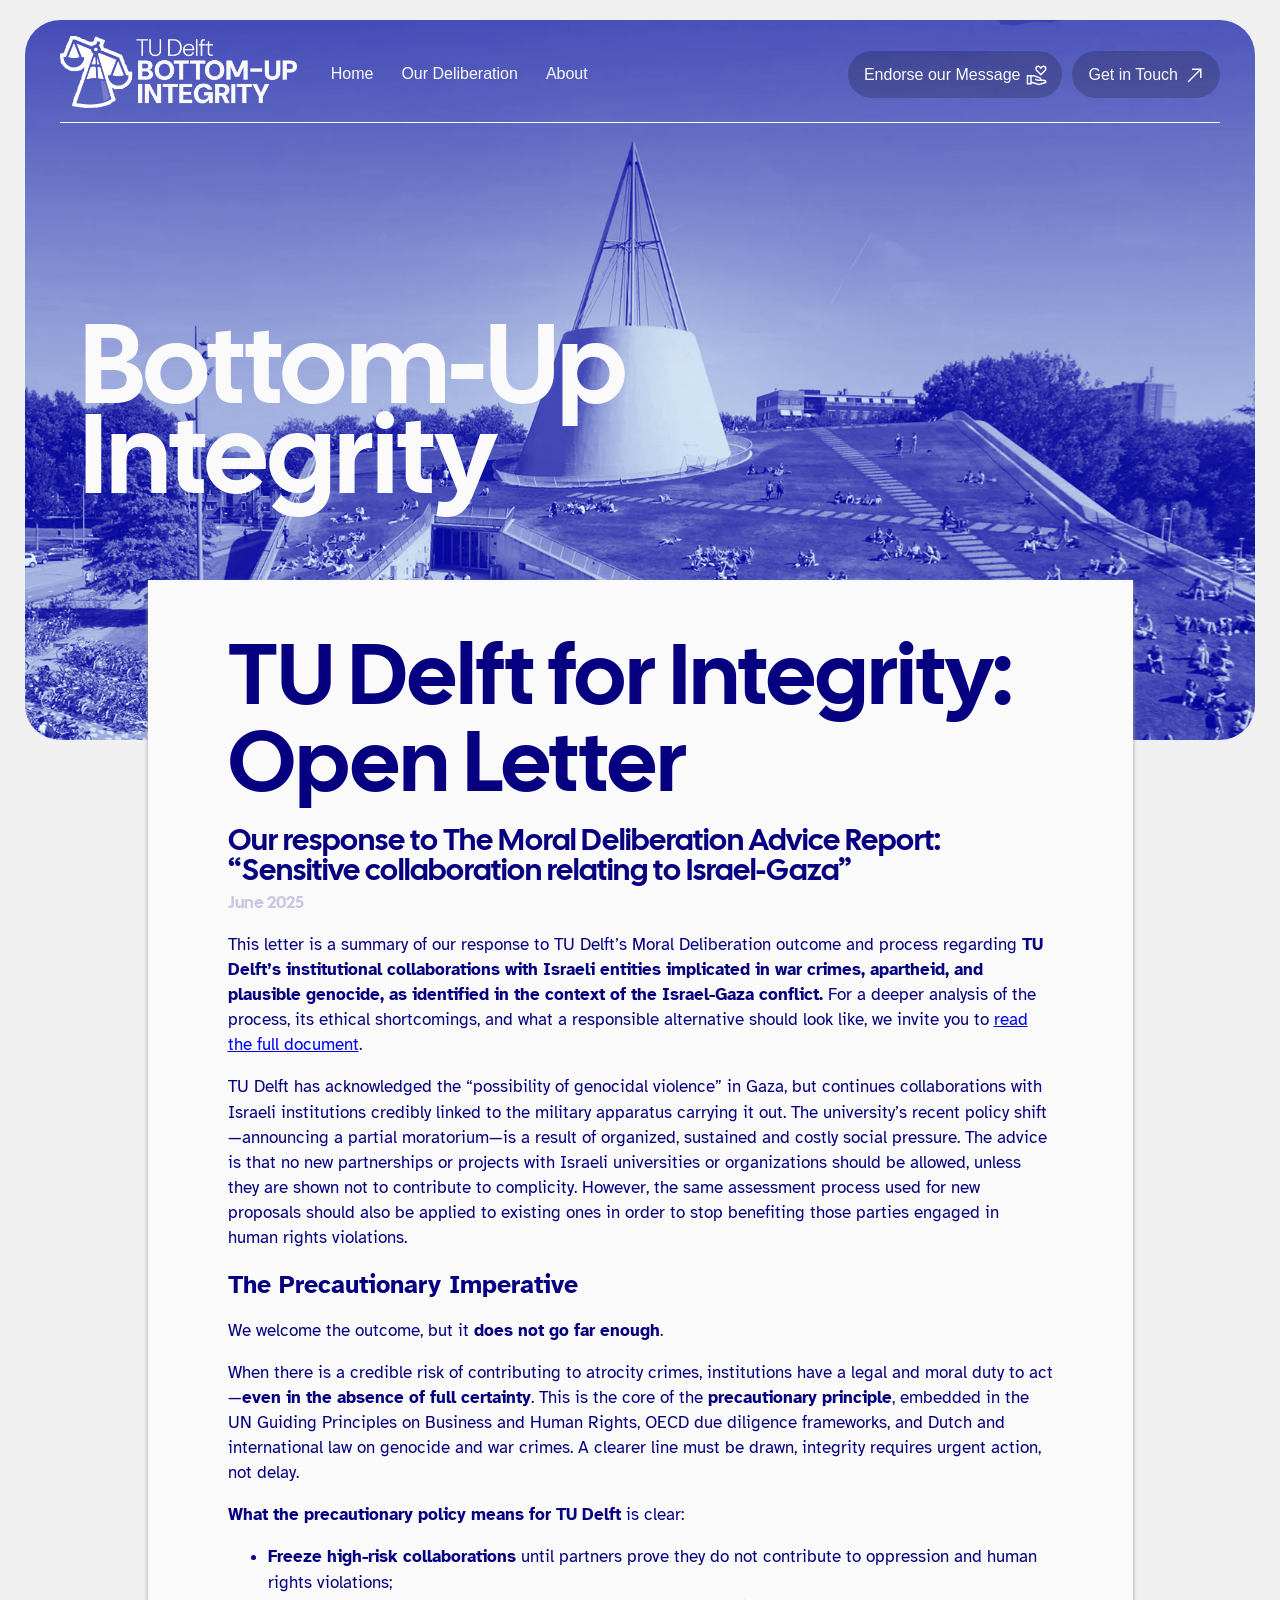
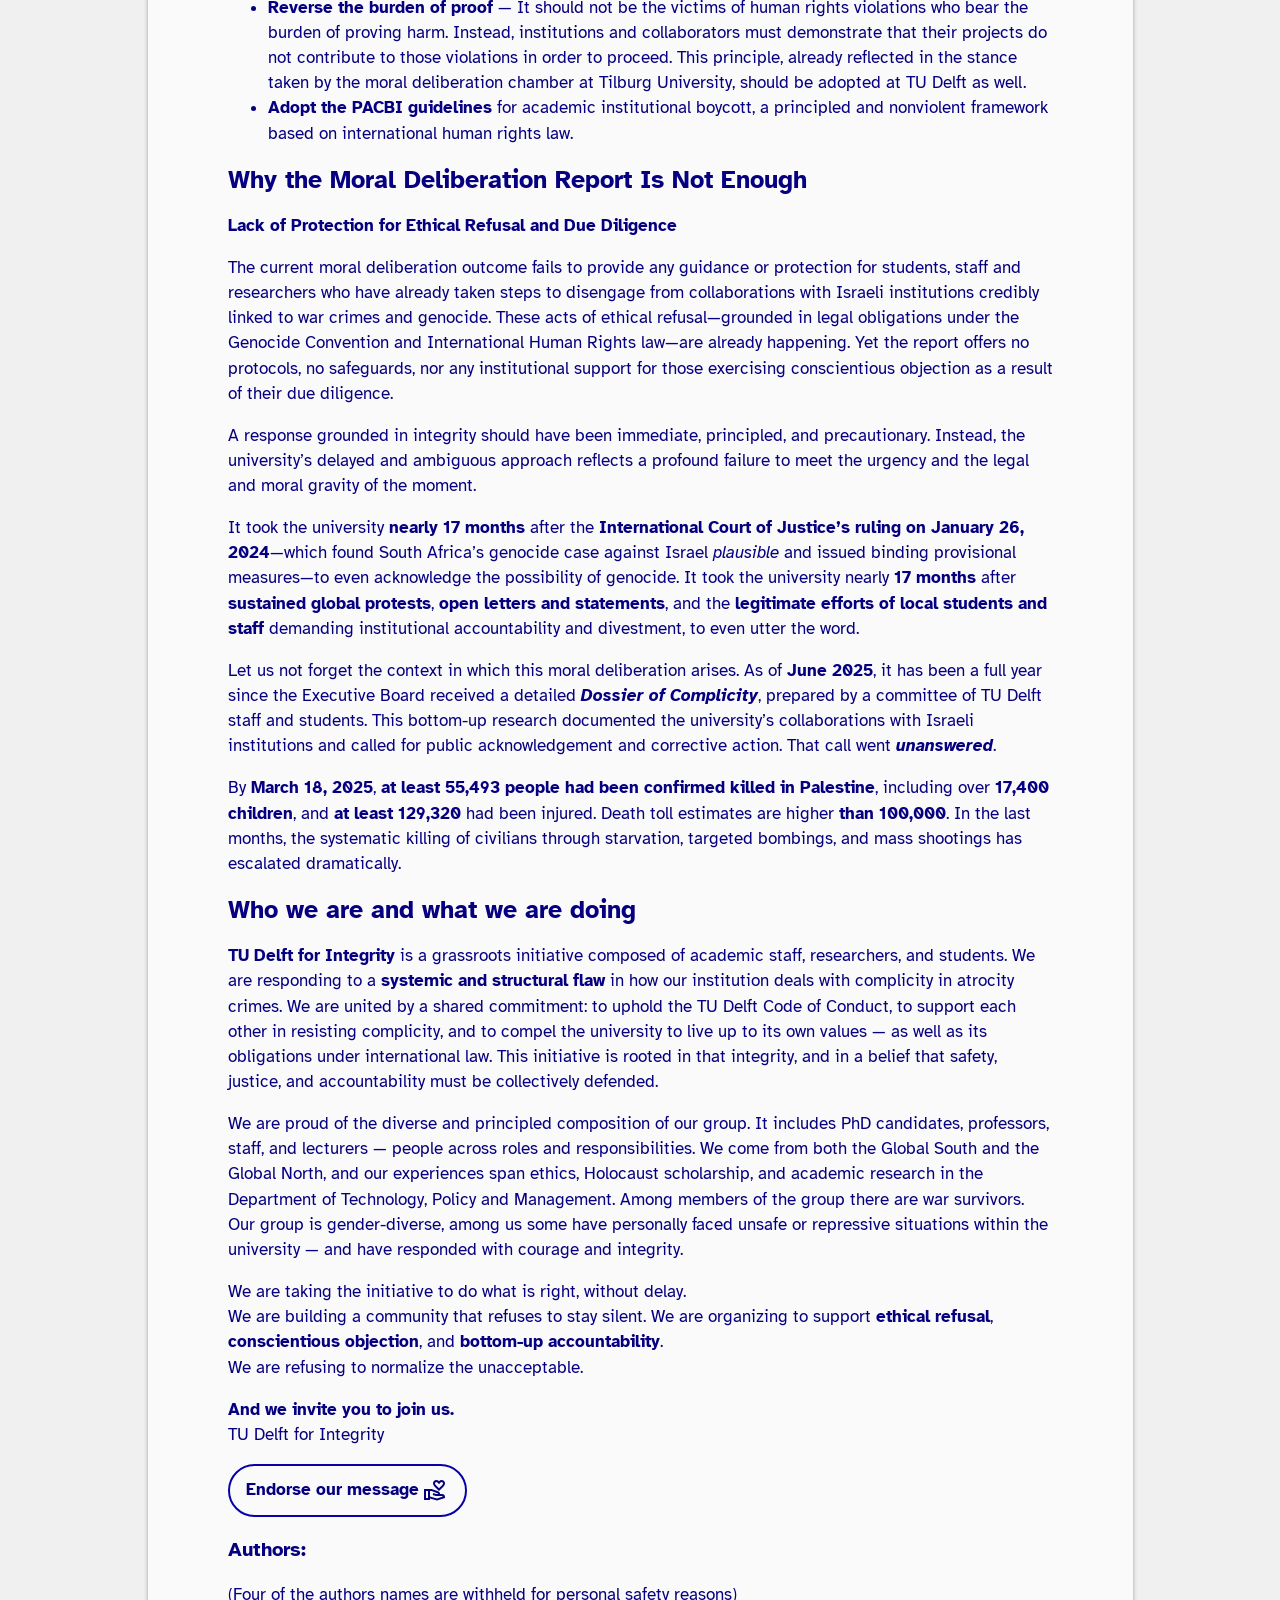
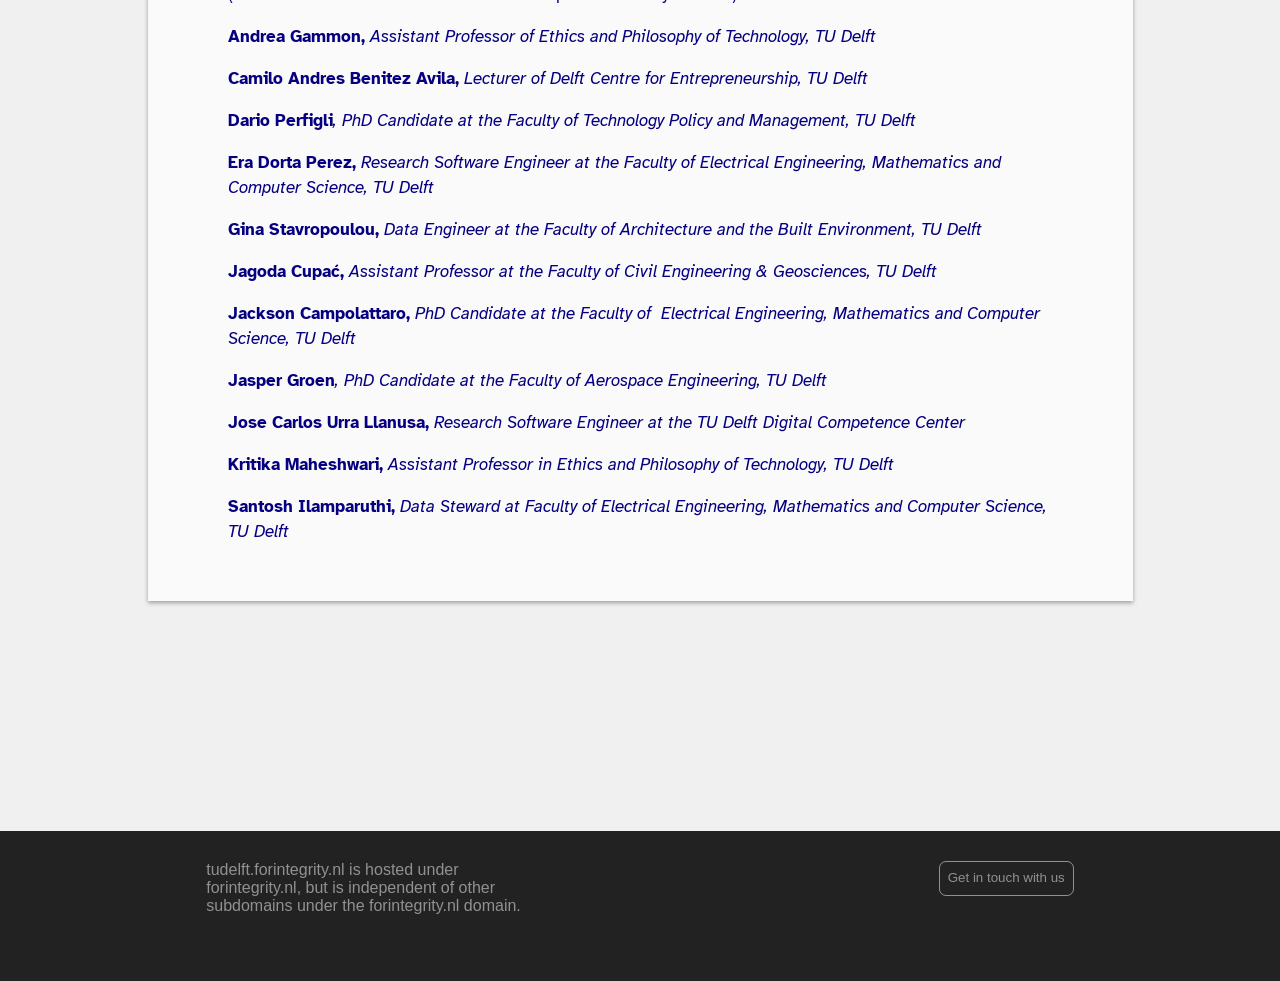
==== index.html @ 7565fa7f "implement pdf download in the interface" ====
<!DOCTYPE html>
<html lang="en">
  <head>
    <meta charset="UTF-8">
    <meta name="viewport" content="width=device-width, initial-scale=1.0">
    <meta http-equiv="X-UA-Compatible" content="ie=edge">
    <title> TU Delft for Integrity | A place for moral deliberation for TU Delft members</title>
    <meta
      name="description"
      content="A grassroots initiative organized by staff working on research projects at TU Delft. United by the Code of Conduct and international law." />
    <link rel="icon" href="media/favicon.svg" type="image/svg+xml">
    <link rel="stylesheet" href="style.css">

    <link rel="preconnect" href="https://fonts.googleapis.com">
    <link rel="preconnect" href="https://fonts.gstatic.com" crossorigin>
    <link href="https://fonts.googleapis.com/css2?family=Atkinson+Hyperlegible:ital,wght@0,400;0,700;1,400;1,700&family=Cal+Sans&display=swap" rel="stylesheet">


    <script src="components/document.js" type="text/javascript" defer></script>
    <script src="components/header.js" type="text/javascript" defer></script>
    <script src="components/footer.js" type="text/javascript" defer></script>
  </head>
  <body>
    <header-component></header-component>    
    <div id="opening-graphic">
        <div id="opening-image"></div>
        <div id="opening-slogan">Bottom-Up<br>Integrity</div>
    </div>
    <div class="padding-box">
    <document-component id="homepage-document">
      <span slot="title">TU Delft for Integrity: Open Letter</span>
      <span slot="subtitle">Our response to The Moral Deliberation Advice Report: “Sensitive collaboration relating to Israel-Gaza”</span>
      <span slot="date">June 2025</span>
      <span slot="body-content">
          <!-- converted using https://text-html.com/ -->
          <p>This letter is a summary of our response to TU Delft&rsquo;s Moral Deliberation outcome and process regarding <strong>TU Delft&rsquo;s institutional collaborations with Israeli entities implicated in war crimes, apartheid, and plausible genocide, as identified in the context of the Israel-Gaza conflict.</strong> For a deeper analysis of the process, its ethical shortcomings, and what a responsible alternative should look like, we invite you to <a href="/output/2025-our-moral-deliberation.html">read the full document</a>.</p>
          <p>TU Delft has acknowledged the &ldquo;possibility of genocidal violence&rdquo; in Gaza, but continues collaborations with Israeli institutions credibly linked to the military apparatus carrying it out. The university&rsquo;s recent policy shift&mdash;announcing a partial moratorium&mdash;is a result of organized, sustained and costly social pressure. The advice is that no new partnerships or projects with Israeli universities or organizations should be allowed, unless they are shown not to contribute to complicity. However, the same assessment process used for new proposals should also be applied to existing ones in order to stop benefiting those parties engaged in human rights violations.</p>
          <h2><strong>The Precautionary Imperative</strong></h2>
          <p>We welcome the outcome, but it <strong>does not go far enough</strong>.&nbsp;</p>
          <p>When there is a credible risk of contributing to atrocity crimes, institutions have a legal and moral duty to act&mdash;<strong>even in the absence of full certainty</strong>. This is the core of the <strong>precautionary principle</strong>, embedded in the UN Guiding Principles on Business and Human Rights, OECD due diligence frameworks, and Dutch and international law on genocide and war crimes. A clearer line must be drawn, integrity requires urgent action, not delay.</p>
          <p><strong>What the precautionary policy means for TU Delft</strong> is clear:</p>
          <ul>
          <li><strong>Freeze high-risk collaborations</strong> until partners prove they do not contribute to oppression and human rights violations;</li>
          <li><strong>Reverse the burden of proof</strong> &mdash; It should not be the victims of human rights violations who bear the burden of proving harm. Instead, institutions and collaborators must demonstrate that their projects do not contribute to those violations in order to proceed. This principle, already reflected in the stance taken by the moral deliberation chamber at Tilburg University, should be adopted at TU Delft as well.</li>
          <li><strong>Adopt the PACBI guidelines</strong> for academic institutional boycott, a principled and nonviolent framework based on international human rights law.</li>
          </ul>
          <h2><strong>Why the Moral Deliberation Report Is Not Enough</strong></h2>
          <p><strong>Lack of Protection for Ethical Refusal and Due Diligence</strong></p>
          <p>The current moral deliberation outcome fails to provide any guidance or protection for students, staff and researchers who have already taken steps to disengage from collaborations with Israeli institutions credibly linked to war crimes and genocide. These acts of ethical refusal&mdash;grounded in legal obligations under the Genocide Convention and International Human Rights law&mdash;are already happening. Yet the report offers no protocols, no safeguards, nor any institutional support for those exercising conscientious objection as a result of their due diligence.&nbsp;</p>
          <p>A response grounded in integrity should have been immediate, principled, and precautionary. Instead, the university&rsquo;s delayed and ambiguous approach reflects a profound failure to meet the urgency and the legal and moral gravity of the moment.</p>
          <p>It took the university <strong>nearly 17 months</strong> after the <strong>International Court of Justice&rsquo;s ruling on January 26, 2024</strong>&mdash;which found South Africa&rsquo;s genocide case against Israel <em>plausible</em> and issued binding provisional measures&mdash;to even acknowledge the possibility of genocide. It took the university nearly <strong>17 months </strong>after <strong>sustained global protests</strong>, <strong>open letters and statements</strong>, and the <strong>legitimate efforts of local students and staff</strong> demanding institutional accountability and divestment, to even utter the word.</p>
          <p>Let us not forget the context in which this moral deliberation arises. As of <strong>June 2025</strong>, it has been a full year since the Executive Board received a detailed <strong><em>Dossier of Complicity</em></strong>, prepared by a committee of TU Delft staff and students. This bottom-up research documented the university&rsquo;s collaborations with Israeli institutions and called for public acknowledgement and corrective action. That call went <strong><em>unanswered</em></strong>.</p>
          <p>By <strong>March 18, 2025</strong>, <strong>at least 55,493 people had been confirmed killed in Palestine</strong>, including over <strong>17,400 children</strong>, and <strong>at least 129,320</strong> had been injured. Death toll estimates are higher <strong>than 100,000</strong>. In the last months, the systematic killing of civilians through starvation, targeted bombings, and mass shootings has escalated dramatically.</p>
          <h2><strong>Who we are and what we are doing</strong></h2>
          <p><strong>TU Delft for Integrity</strong> is a grassroots initiative composed of academic staff, researchers, and students. We are responding to a <strong>systemic and structural flaw</strong> in how our institution deals with complicity in atrocity crimes. We are united by a shared commitment: to uphold the TU Delft Code of Conduct, to support each other in resisting complicity, and to compel the university to live up to its own values &mdash; as well as its obligations under international law. This initiative is rooted in that integrity, and in a belief that safety, justice, and accountability must be collectively defended.</p>
          <p>We are proud of the diverse and principled composition of our group. It includes PhD candidates, professors, staff, and lecturers &mdash; people across roles and responsibilities. We come from both the Global South and the Global North, and our experiences span ethics, Holocaust scholarship, and academic research in the Department of Technology, Policy and Management. Among members of the group there are war survivors. Our group is gender-diverse, among us some have personally faced unsafe or repressive situations within the university &mdash; and have responded with courage and integrity.</p>
          <p>We are taking the initiative to do what is right, without delay.<br />We are building a community that refuses to stay silent. We are organizing to support <strong>ethical refusal</strong>, <strong>conscientious objection</strong>, and <strong>bottom-up accountability</strong>.<br />We are refusing to normalize the unacceptable.</p>
          <p><strong>And we invite you to join us.</strong><strong><br /></strong>TU Delft for Integrity<br /></p>          
      </span>
      <span name="button" class="actionbuttons">
          <a class="action-button" href="https://forms.office.com/e/qYGAxbVee1" target="_blank">Endorse our message
            <div class="icon" style="font-size: 1.7em; -webkit-mask: url(/icons/volunteer_activism_24dp_1F1F1F_FILL0_wght400_GRAD0_opsz24.svg) no-repeat center;"></div>
          </a>
      <span name="authors">
        <h3>Authors:</h3>
        <p>(Four of the authors names are withheld for personal safety reasons)</p>
        <p><strong>Andrea Gammon,</strong> <em>Assistant Professor of Ethics and Philosophy of Technology, TU Delft</em></p>
        <p><strong>Camilo Andres Benitez Avila, </strong><em>Lecturer of Delft Centre for Entrepreneurship, TU Delft</em></p>
        <p><strong>Dario Perfigli</strong><em>, PhD Candidate at the Faculty of Technology Policy and Management, TU Delft</em></p>
        <p><strong>Era Dorta Perez,</strong><em> Research Software Engineer at the Faculty of Electrical Engineering, Mathematics and Computer Science, TU Delft</em></p>
        <p><strong>Gina Stavropoulou, </strong><em>Data Engineer at the Faculty of Architecture and the Built Environment, TU Delft</em></p>
        <p><strong>Jagoda Cupać,</strong> <em>Assistant Professor at the Faculty of Civil Engineering &amp; Geosciences, TU Delft</em></p>
        <p><strong>Jackson Campolattaro,</strong><em> PhD Candidate at the Faculty of&nbsp; Electrical Engineering, Mathematics and Computer Science, TU Delft</em></p>
        <p><strong>Jasper Groen</strong><em>, PhD Candidate at the Faculty of Aerospace Engineering, TU Delft</em></p>
        <p><strong>Jose Carlos Urra Llanusa,</strong> <em>Research Software Engineer at the TU Delft Digital Competence</em> <em>Center</em></p>
        <p><strong>Kritika </strong><strong>Maheshwari</strong><strong>,</strong><em> Assistant Professor in Ethics and Philosophy of Technology, TU Delft</em>&nbsp;</p>
        <p><strong>Santosh Ilamparuthi,</strong><em> Data Steward at</em> <em>Faculty of Electrical Engineering, Mathematics and Computer Science, TU Delft</em></p>
      </span>
    </document-component>
    </div>


    <footer-component></footer-component>

      <!-- SVG filter for images -->
      <svg width="0" height="0" style="position: absolute;">
        <filter id="duotone-deep-blue-white" color-interpolation-filters="sRGB">
          <feColorMatrix
            type="matrix"
            values="
              0.3333 0.3333 0.3333 0 0
              0.3333 0.3333 0.3333 0 0
              0.3333 0.3333 0.3333 0 0
              0 0 0 1 0
            "
            result="grayscale"
          />
      
          <feComponentTransfer color-interpolation-filters="sRGB" in="grayscale">
            <feFuncR type="table" tableValues="0 0.92" />
            <feFuncG type="table" tableValues="0 1" />
            <feFuncB type="table" tableValues="0.6 1" />
            <feFuncA type="identity" />
          </feComponentTransfer>
        </filter>
      </svg>
  </body>
</html>
---- style.css ----
:root {
    --side-margin-content: 60px;
    --main-blue: #0800a8ff;
    --text-blue: #060080;
}

body {margin: 0; background-color: #f0f0f0; color: var(--main-blue); font-family: Arial, Helvetica, sans-serif;}

#opening-graphic {
    position: relative
}

#opening-image {
    border-radius: 35px;
    width: calc(100vw - 2*25px);
    height: 80vh;
    margin: 20px 25px;
    background-image: url("media/13026177-9ebf-4bad-bd69-9b232a638f72.webp");
    background-size: cover;
    filter: url(#duotone-deep-blue-white);
}

#opening-slogan {
    font-size: 7em;
    font-family: "Cal Sans", sans-serif;
    font-weight: 400;
    font-style: normal;
    line-height: 0.8em;

    color: #fafafa;

    position: absolute;
    top: 30vh;
    left:50px;

    margin: 30px;
}

#homepage-document{
    top: -20vh;
    position: relative;
}


.actionbuttons a {
    width: fit-content;

    
    color:inherit;
    text-decoration: none;

    display: flex;
    align-items: center;

    cursor: pointer;
    white-space: nowrap;
    border-radius: 30px;
    border: solid 2px var(--main-blue);
    padding: 10px 16px 11px 16px;
    margin-right: 10px;
    font-weight: bold;
}

.actionbuttons a:hover {
    background-color: rgba(0,0,0,0.1);
}

.actionbuttons a .icon{
    margin-left:2px;
    width: 1em;
    height: 1em;
    background-color: var(--text-blue);
}


.padding-box {
    margin: 0 25px;
}

button, input[type="submit"], input[type="reset"] {
	background: none;
	color: inherit;
	border: none;
	padding: 0;
	font: inherit;
	outline: inherit;
}

@media only screen and (max-width: 480px) {
    :root {
    --side-margin-content: 24px;
    }

    #opening-image {
        height: 400px;
        width: calc(100vw - 2*15px);
        margin: 15px 15px;
        border-radius: 11px
    }

    #opening-slogan{
        font-size: 3.5em;
        line-height: 0.9em;
        top:180px;
        left:10px;
        text-shadow: 0 0 2px rgba(0,0,0,0.3);
    }

    .padding-box {
        margin: 0 13px;
    }

    #homepage-document{
        top: 0;
    }
}
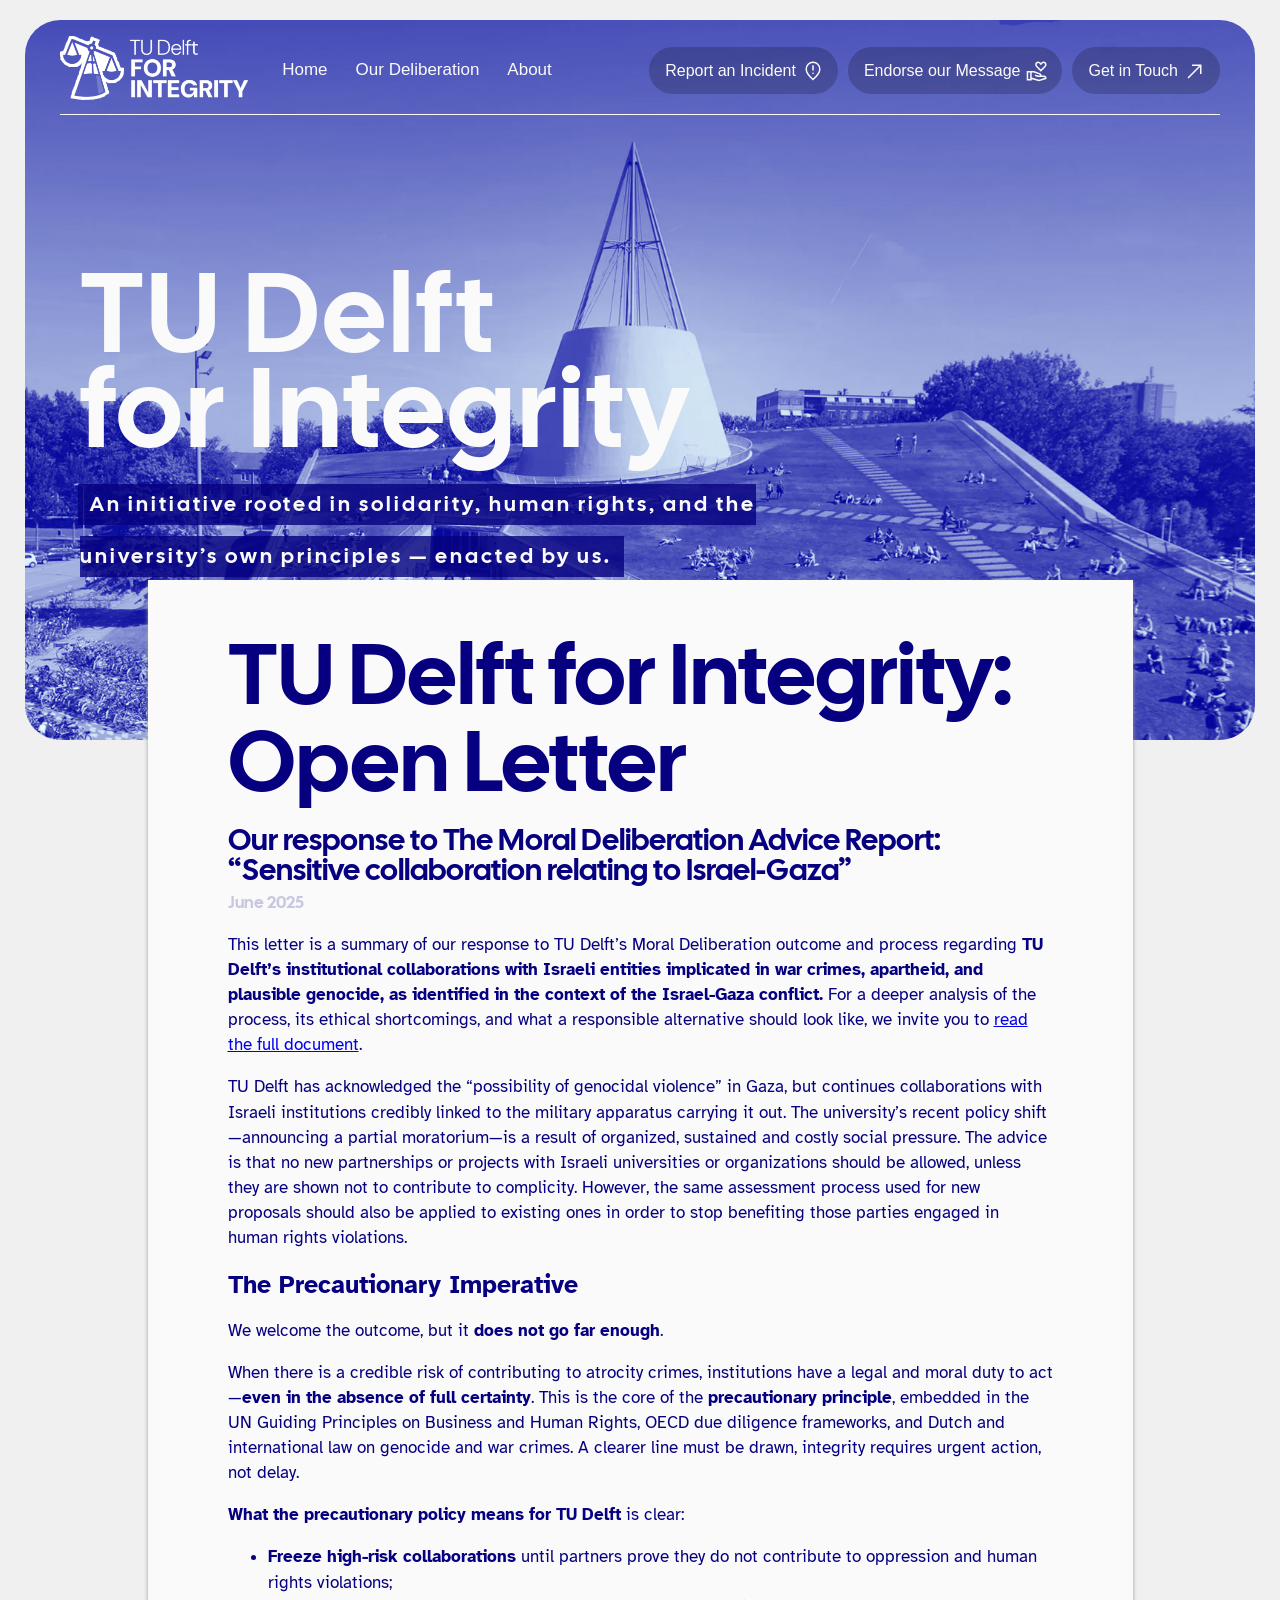
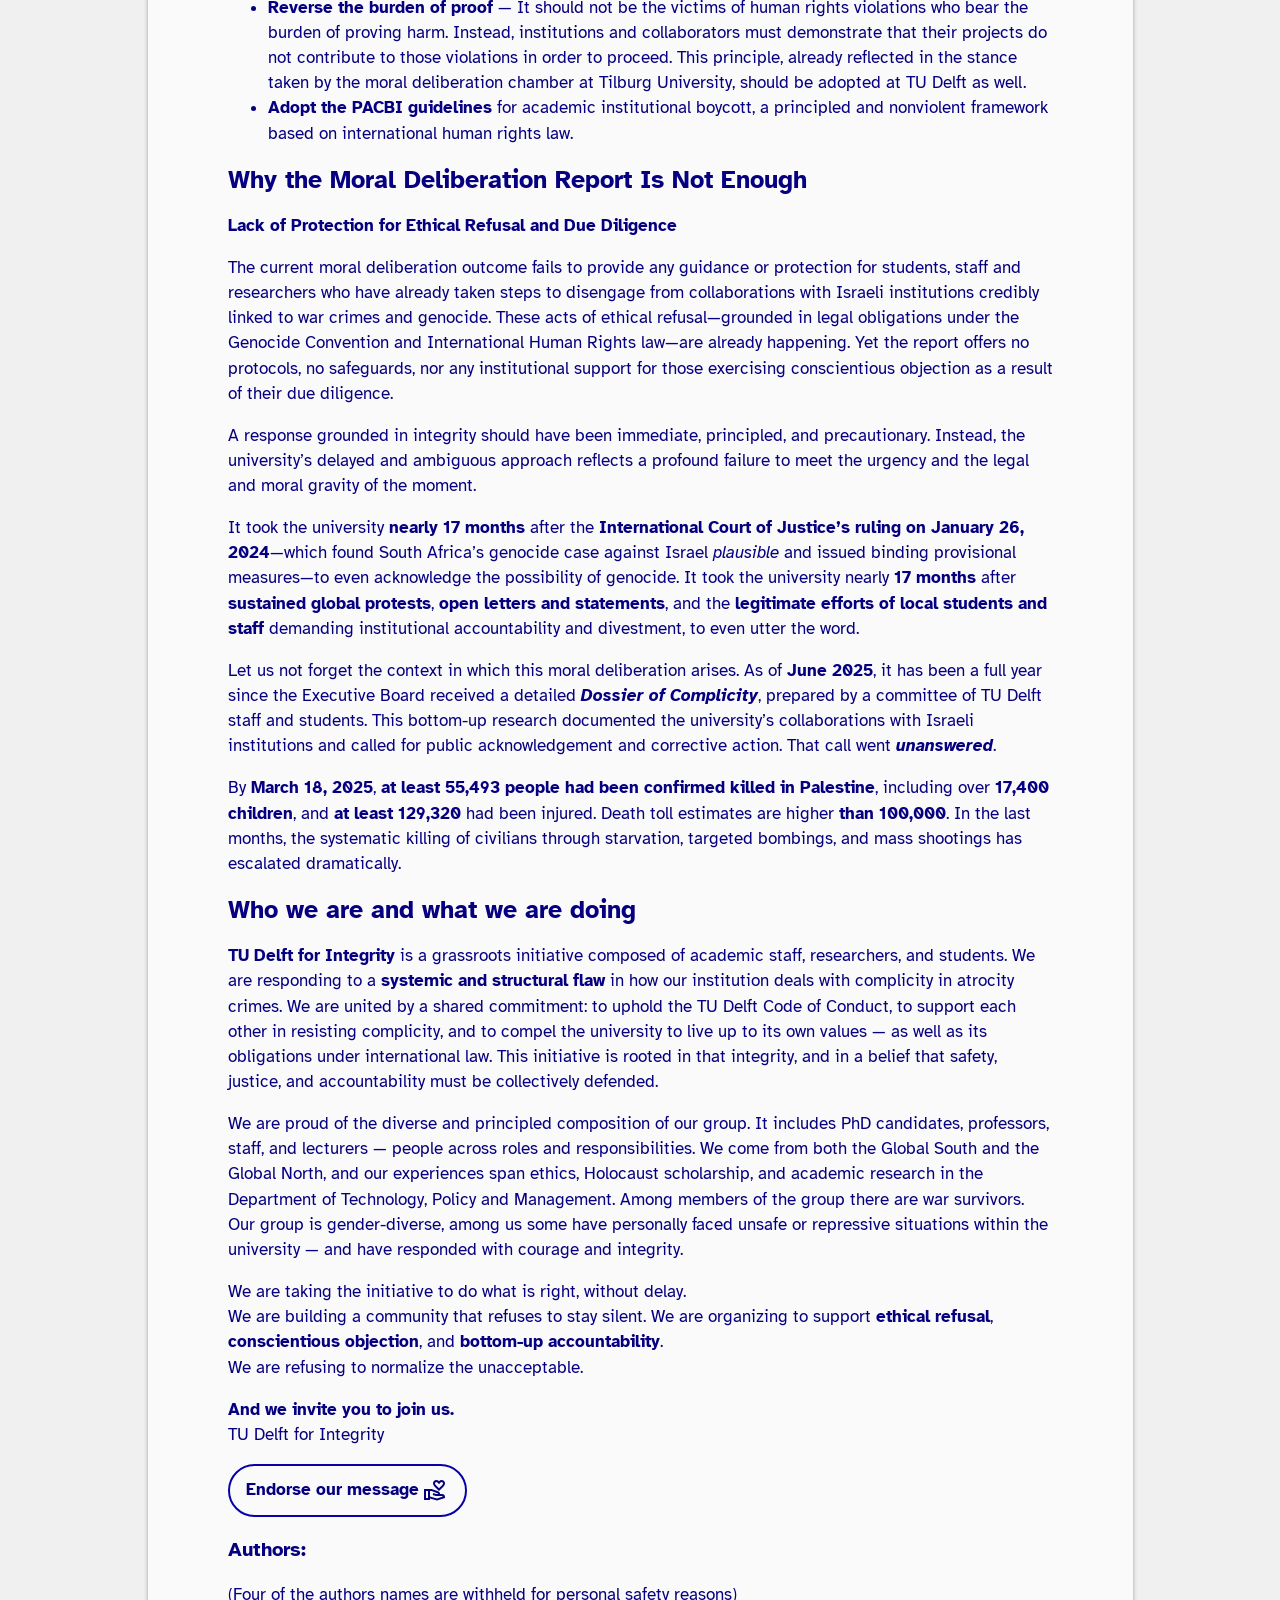
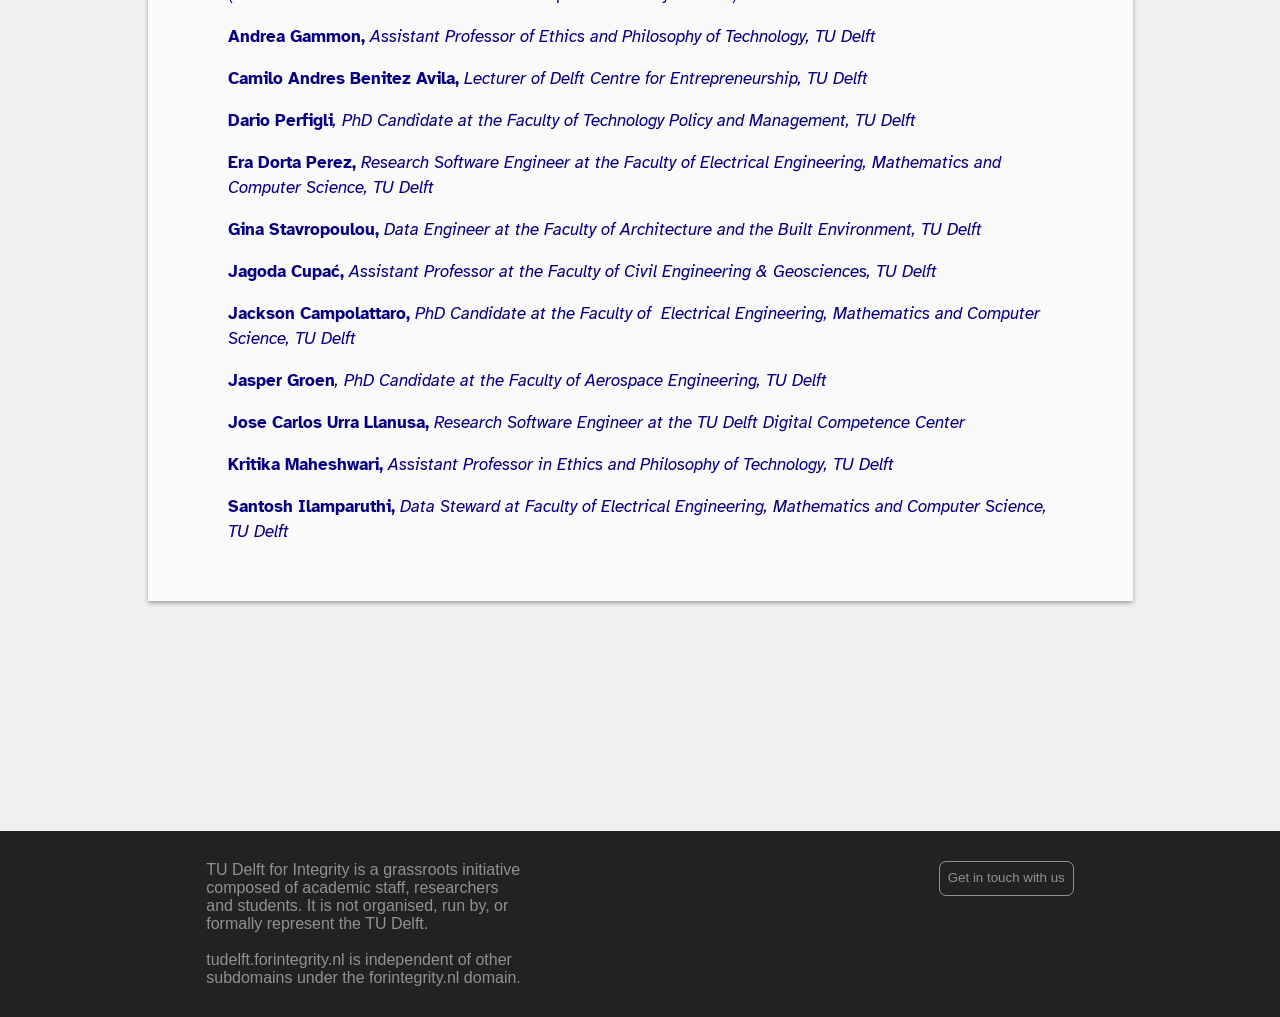
==== commit 58780c31: "Rework titles and logo for consistent rename to For Integrity" ====
--- a/index.html
+++ b/index.html
@@ -24,7 +24,10 @@
     <header-component></header-component>    
     <div id="opening-graphic">
         <div id="opening-image"></div>
-        <div id="opening-slogan">Bottom-Up<br>Integrity</div>
+        <div id="opening-slogan">
+          <div id="title">TU Delft<br>for Integrity</div>
+          <div id="subtitle">An initiative rooted in solidarity, human rights, and the university’s own principles — enacted by us.</div>
+        </div>
     </div>
     <div class="padding-box">
     <document-component id="homepage-document">
--- a/style.css
+++ b/style.css
@@ -19,22 +19,45 @@
     background-image: url("media/13026177-9ebf-4bad-bd69-9b232a638f72.webp");
     background-size: cover;
     filter: url(#duotone-deep-blue-white);
+    
 }
 
 #opening-slogan {
-    font-size: 7em;
     font-family: "Cal Sans", sans-serif;
     font-weight: 400;
     font-style: normal;
-    line-height: 0.8em;
 
     color: #fafafa;
 
     position: absolute;
-    top: 30vh;
+    top: 24vh;
     left:50px;
 
     margin: 30px;
+    max-width: 10ch;
+    font-size: 7em;
+    line-height: 0px;
+}
+
+#opening-slogan #title{
+    line-height: 0.85em;
+    letter-spacing: 3px;
+    margin-bottom: 16px;
+}
+
+#opening-slogan #subtitle{
+    margin: 0px 0 0 0.6rem;
+    font-size: 1.3rem;
+    letter-spacing: 3px;
+}
+
+#opening-slogan #subtitle {
+    line-height: 40px;
+    display: inline;
+    padding: 0.4rem 0 0.5rem;
+    background: color-mix(in srgb, var(--text-blue) 80%, transparent);
+    z-index: 5;
+    box-shadow: .6em 0 0 color-mix(in srgb, var(--text-blue) 80%, transparent), -.6em 0 0 color-mix(in srgb, var(--text-blue) 80%, transparent);
 }
 
 #homepage-document{
@@ -78,6 +101,26 @@
     margin: 0 25px;
 }
 
+#content-box {
+    font-family: "Atkinson Hyperlegible", sans-serif;
+    font-weight: 400;
+    line-height: 1.5em;
+    max-width: 80ch; 
+    margin: 50px auto;
+    padding-bottom: 50px;
+
+    color: var(--text-blue); /* darker version of --main-blue */
+}
+
+#content-box h2{
+    font-family: "Cal Sans", sans-serif;
+    font-weight: 400;
+    font-style: normal;
+    font-size: 3em;
+    line-height: 1em;;
+    margin: 30px 0px 5px;
+}
+
 button, input[type="submit"], input[type="reset"] {
 	background: none;
 	color: inherit;
@@ -92,6 +135,12 @@
     --side-margin-content: 24px;
     }
 
+    #opening-slogan #subtitle {
+    position: relative;
+    }
+
+
+
     #opening-image {
         height: 400px;
         width: calc(100vw - 2*15px);
@@ -100,11 +149,31 @@
     }
 
     #opening-slogan{
-        font-size: 3.5em;
-        line-height: 0.9em;
-        top:180px;
-        left:10px;
+        top:200px;
+        left:0px;
+    }
+
+    /* hide on mobile */
+    #opening-slogan #title{
+        display: none;
+    }
+
+    #opening-slogan #subtitle{
+        z-index: 0;
+        font-size: 1.4rem;
+        /* line-height: 1.6rem;; */
         text-shadow: 0 0 2px rgba(0,0,0,0.3);
+        letter-spacing: 1px;
+    }
+
+    /* text effect */
+    #opening-slogan #subtitle {
+        line-height: 8px;
+        font-size: 1.2rem;
+        padding: .1rem 0 0.3rem ;
+        background: color-mix(in srgb, var(--text-blue) 80%, transparent);
+        z-index: 5;
+        box-shadow: .6em 0 0 color-mix(in srgb, var(--text-blue) 80%, transparent), -.6em 0 0 color-mix(in srgb, var(--text-blue) 80%, transparent);
     }
 
     .padding-box {
@@ -114,4 +183,14 @@
     #homepage-document{
         top: 0;
     }
+
+    #content-box {
+        padding: 14px;
+        margin-top: 25px;
+    }
+
+    #content-box h2{
+        font-size: 2.5em; 
+        margin: 0;
+    }
 }
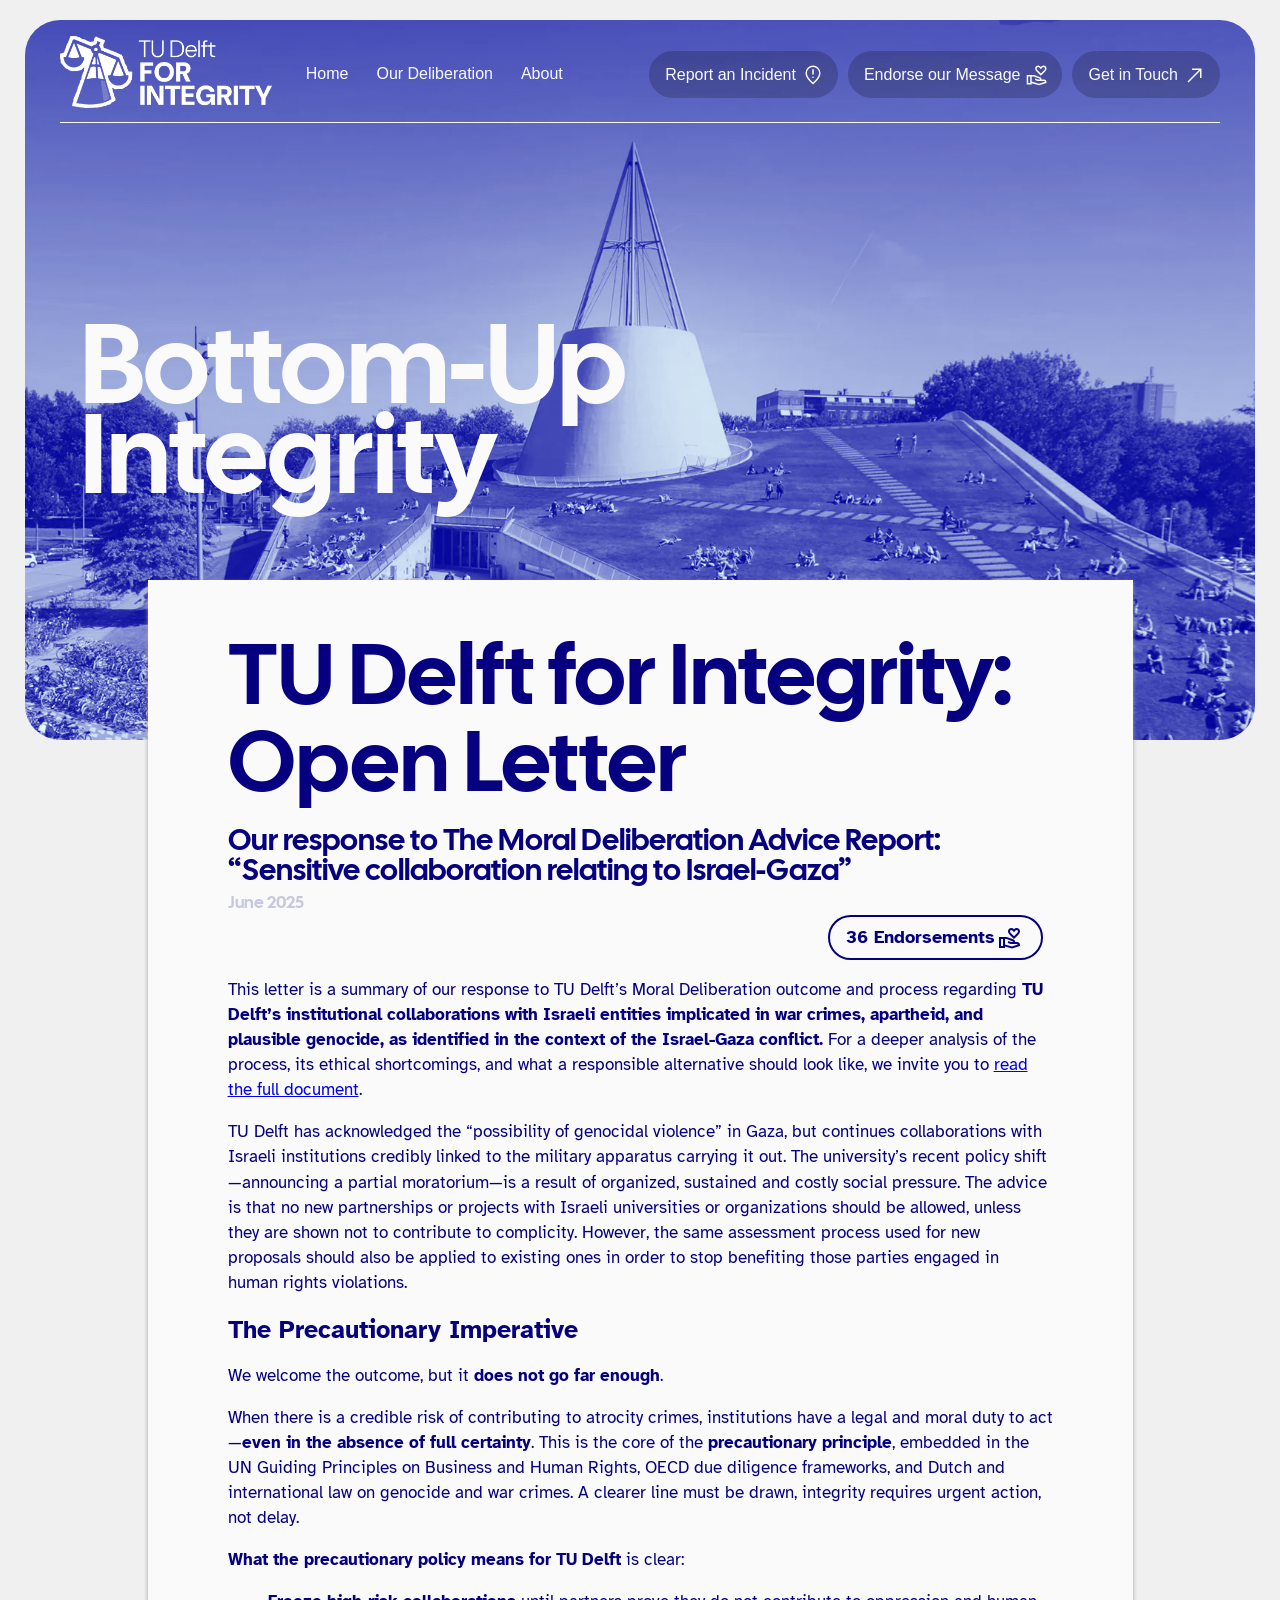
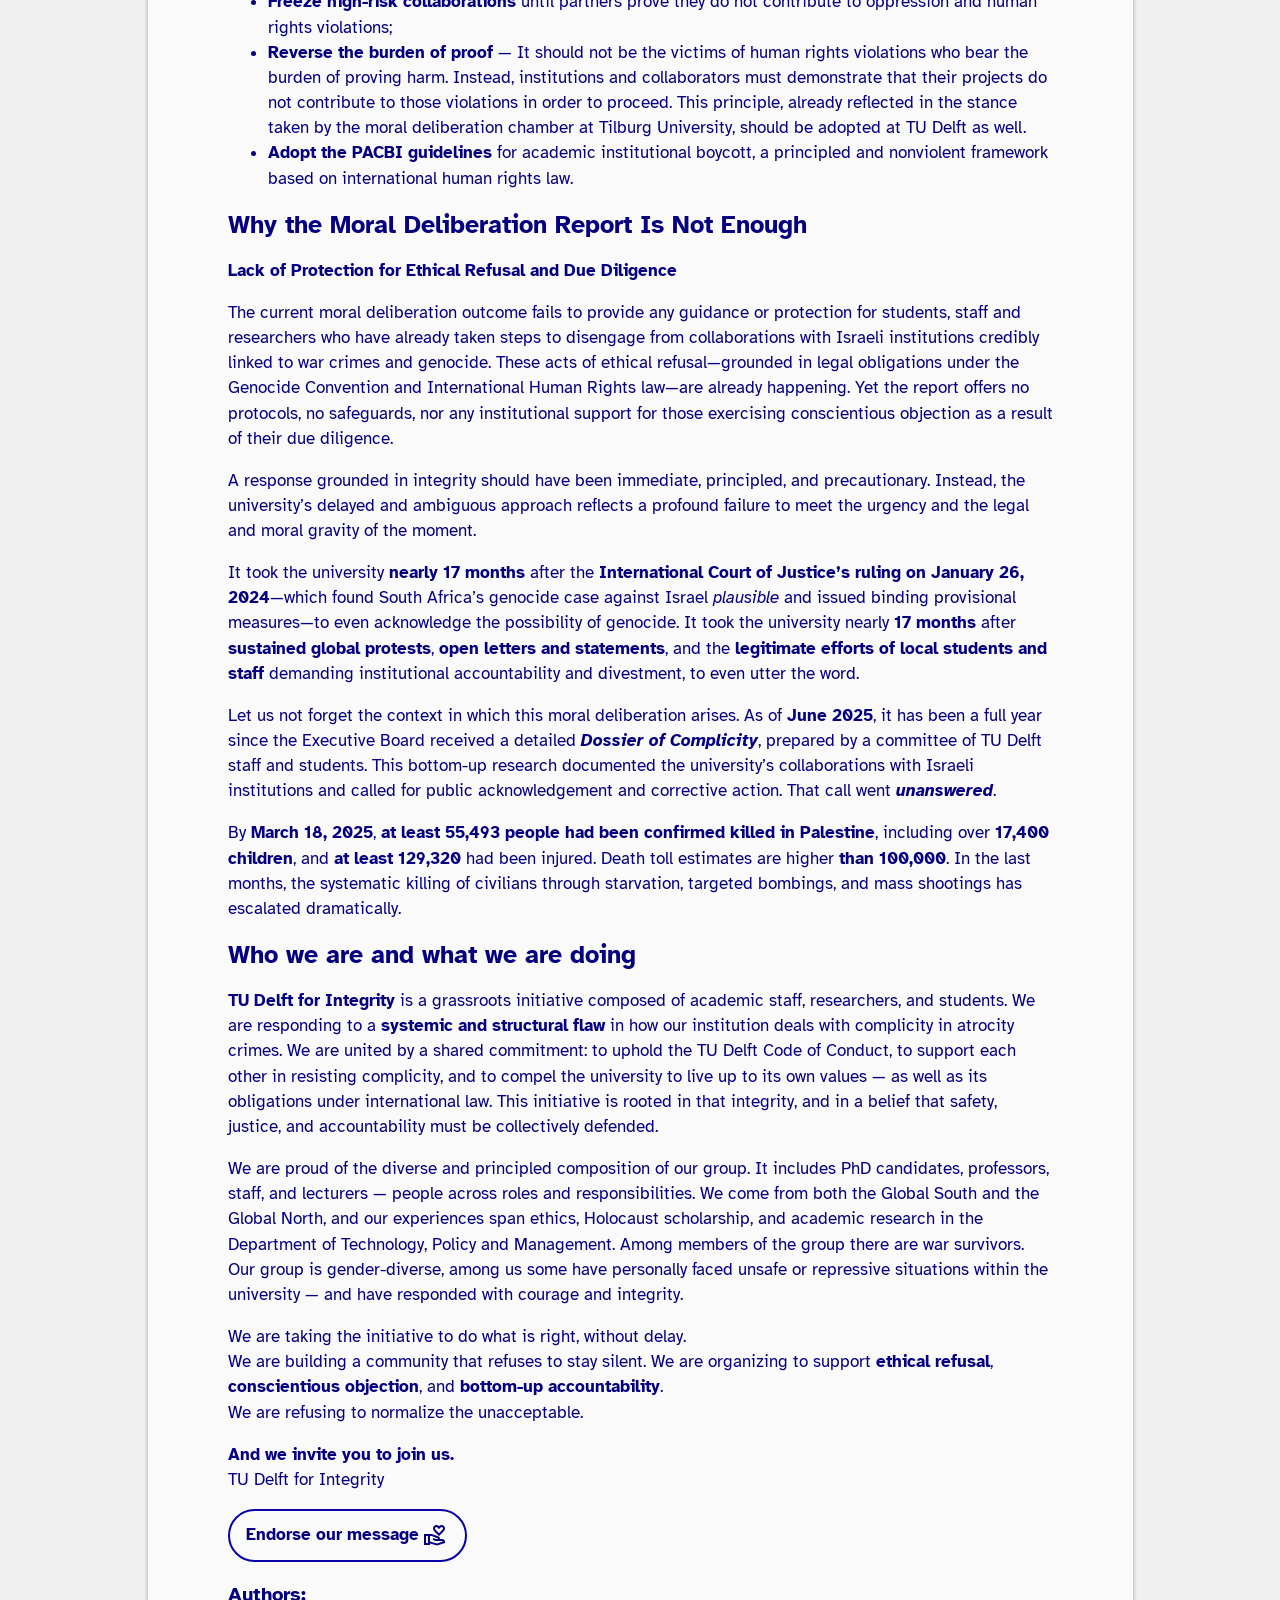
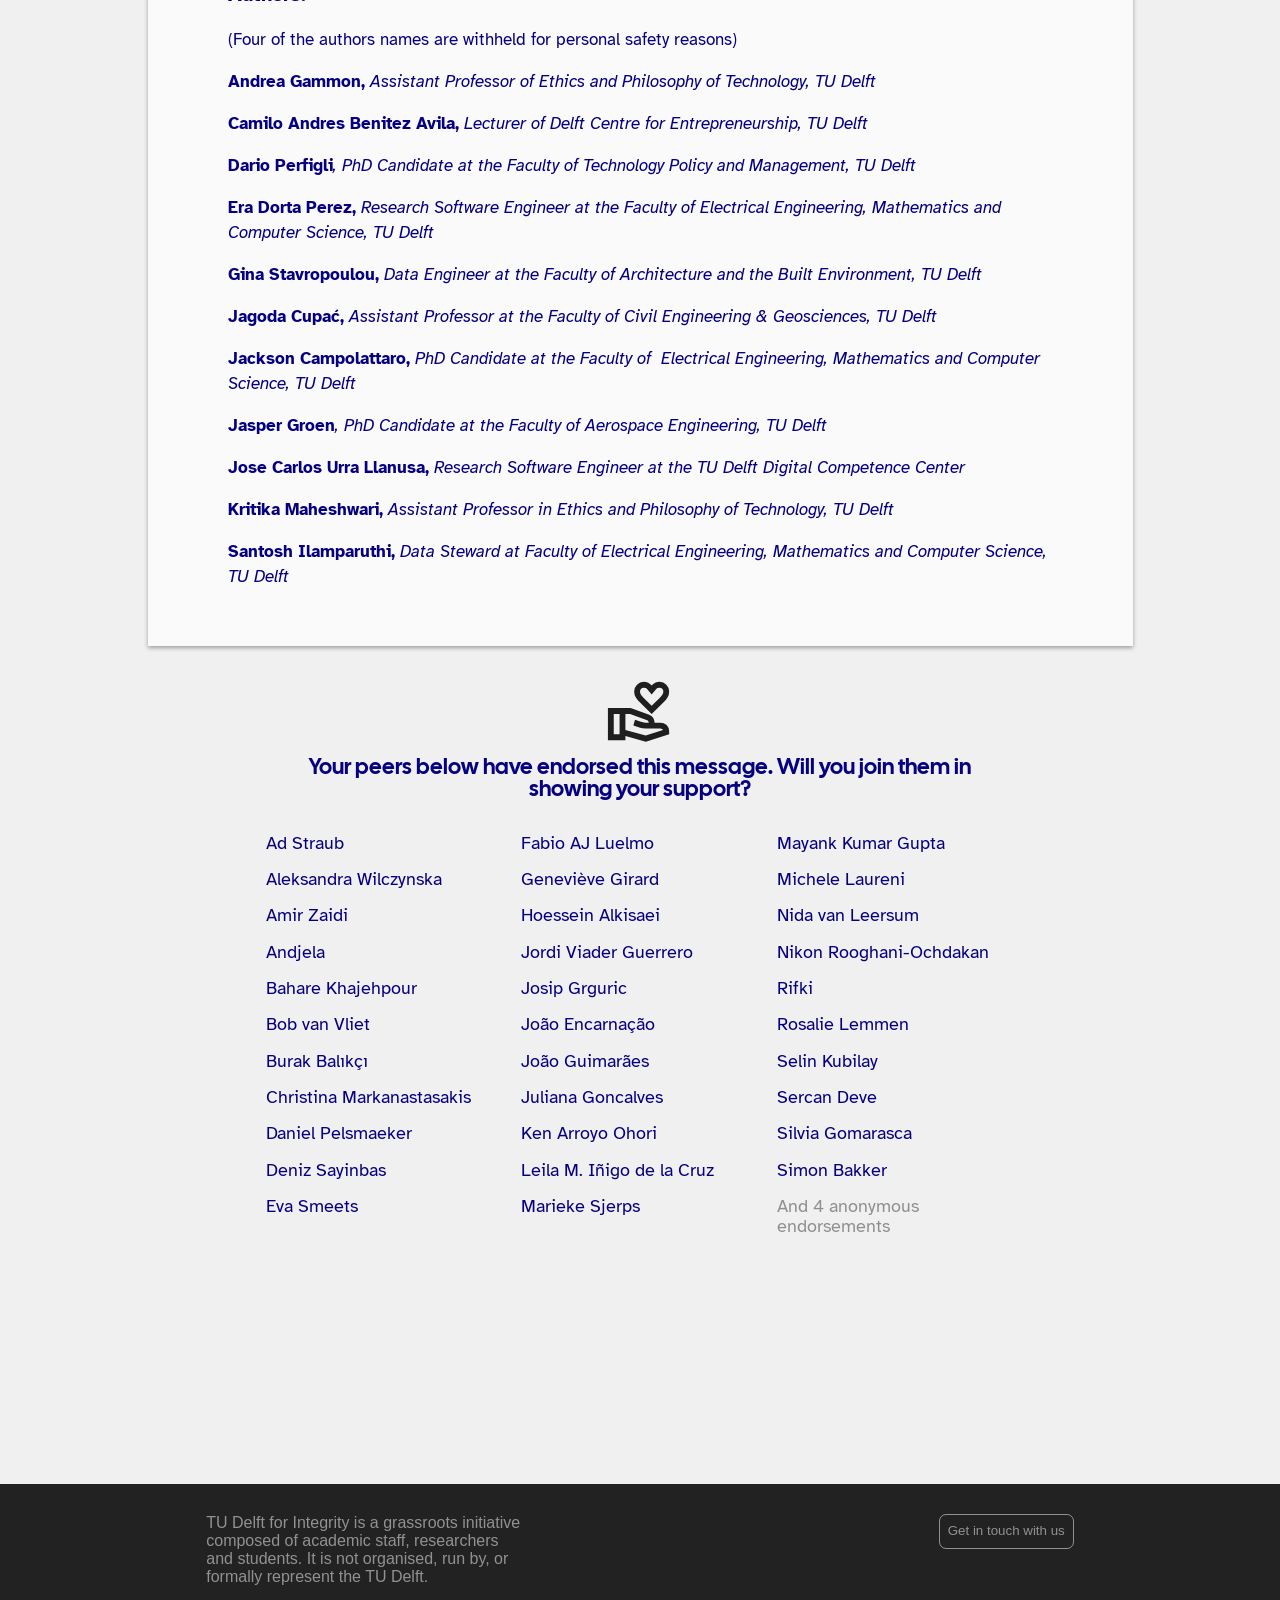
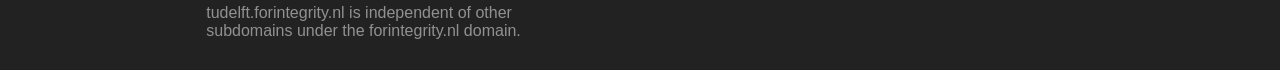
==== commit b2cf64f1: "Add endorsements for open letter" ====
--- a/index.html
+++ b/index.html
@@ -19,21 +19,21 @@
     <script src="components/document.js" type="text/javascript" defer></script>
     <script src="components/header.js" type="text/javascript" defer></script>
     <script src="components/footer.js" type="text/javascript" defer></script>
+    <script src="../components/endorsement-list.js" type="text/javascript" defer></script>
+    <script src="../components/endorsement-badge.js" type="text/javascript" defer></script>
   </head>
   <body>
     <header-component></header-component>    
     <div id="opening-graphic">
         <div id="opening-image"></div>
-        <div id="opening-slogan">
-          <div id="title">TU Delft<br>for Integrity</div>
-          <div id="subtitle">An initiative rooted in solidarity, human rights, and the university’s own principles — enacted by us.</div>
-        </div>
+        <div id="opening-slogan">Bottom-Up<br>Integrity</div>
     </div>
     <div class="padding-box">
-    <document-component id="homepage-document">
+    <document-component class="homepage-document">
       <span slot="title">TU Delft for Integrity: Open Letter</span>
       <span slot="subtitle">Our response to The Moral Deliberation Advice Report: “Sensitive collaboration relating to Israel-Gaza”</span>
       <span slot="date">June 2025</span>
+      <span slot="badge"><endorsement-badge-component datasource="/community/endorsements/open-letter-endorsements.csv"></endorsement-badge-component></span>
       <span slot="body-content">
           <!-- converted using https://text-html.com/ -->
           <p>This letter is a summary of our response to TU Delft&rsquo;s Moral Deliberation outcome and process regarding <strong>TU Delft&rsquo;s institutional collaborations with Israeli entities implicated in war crimes, apartheid, and plausible genocide, as identified in the context of the Israel-Gaza conflict.</strong> For a deeper analysis of the process, its ethical shortcomings, and what a responsible alternative should look like, we invite you to <a href="/output/2025-our-moral-deliberation.html">read the full document</a>.</p>
@@ -80,6 +80,7 @@
         <p><strong>Santosh Ilamparuthi,</strong><em> Data Steward at</em> <em>Faculty of Electrical Engineering, Mathematics and Computer Science, TU Delft</em></p>
       </span>
     </document-component>
+    <endorsement-list-component datasource="/community/endorsements/open-letter-endorsements.csv" class="homepage-document"></endorsement-list-component>
     </div>
 
 
--- a/style.css
+++ b/style.css
@@ -19,48 +19,25 @@
     background-image: url("media/13026177-9ebf-4bad-bd69-9b232a638f72.webp");
     background-size: cover;
     filter: url(#duotone-deep-blue-white);
-    
 }
 
 #opening-slogan {
+    font-size: 7em;
     font-family: "Cal Sans", sans-serif;
     font-weight: 400;
     font-style: normal;
+    line-height: 0.8em;
 
     color: #fafafa;
 
     position: absolute;
-    top: 24vh;
+    top: 30vh;
     left:50px;
 
     margin: 30px;
-    max-width: 10ch;
-    font-size: 7em;
-    line-height: 0px;
 }
 
-#opening-slogan #title{
-    line-height: 0.85em;
-    letter-spacing: 3px;
-    margin-bottom: 16px;
-}
-
-#opening-slogan #subtitle{
-    margin: 0px 0 0 0.6rem;
-    font-size: 1.3rem;
-    letter-spacing: 3px;
-}
-
-#opening-slogan #subtitle {
-    line-height: 40px;
-    display: inline;
-    padding: 0.4rem 0 0.5rem;
-    background: color-mix(in srgb, var(--text-blue) 80%, transparent);
-    z-index: 5;
-    box-shadow: .6em 0 0 color-mix(in srgb, var(--text-blue) 80%, transparent), -.6em 0 0 color-mix(in srgb, var(--text-blue) 80%, transparent);
-}
-
-#homepage-document{
+.homepage-document{
     top: -20vh;
     position: relative;
 }
@@ -135,12 +112,6 @@
     --side-margin-content: 24px;
     }
 
-    #opening-slogan #subtitle {
-    position: relative;
-    }
-
-
-
     #opening-image {
         height: 400px;
         width: calc(100vw - 2*15px);
@@ -149,38 +120,18 @@
     }
 
     #opening-slogan{
-        top:200px;
-        left:0px;
-    }
-
-    /* hide on mobile */
-    #opening-slogan #title{
-        display: none;
-    }
-
-    #opening-slogan #subtitle{
-        z-index: 0;
-        font-size: 1.4rem;
-        /* line-height: 1.6rem;; */
+        font-size: 3.5em;
+        line-height: 0.9em;
+        top:240px;
+        left:10px;
         text-shadow: 0 0 2px rgba(0,0,0,0.3);
-        letter-spacing: 1px;
-    }
-
-    /* text effect */
-    #opening-slogan #subtitle {
-        line-height: 8px;
-        font-size: 1.2rem;
-        padding: .1rem 0 0.3rem ;
-        background: color-mix(in srgb, var(--text-blue) 80%, transparent);
-        z-index: 5;
-        box-shadow: .6em 0 0 color-mix(in srgb, var(--text-blue) 80%, transparent), -.6em 0 0 color-mix(in srgb, var(--text-blue) 80%, transparent);
     }
 
     .padding-box {
         margin: 0 13px;
     }
 
-    #homepage-document{
+    .homepage-document{
         top: 0;
     }
 
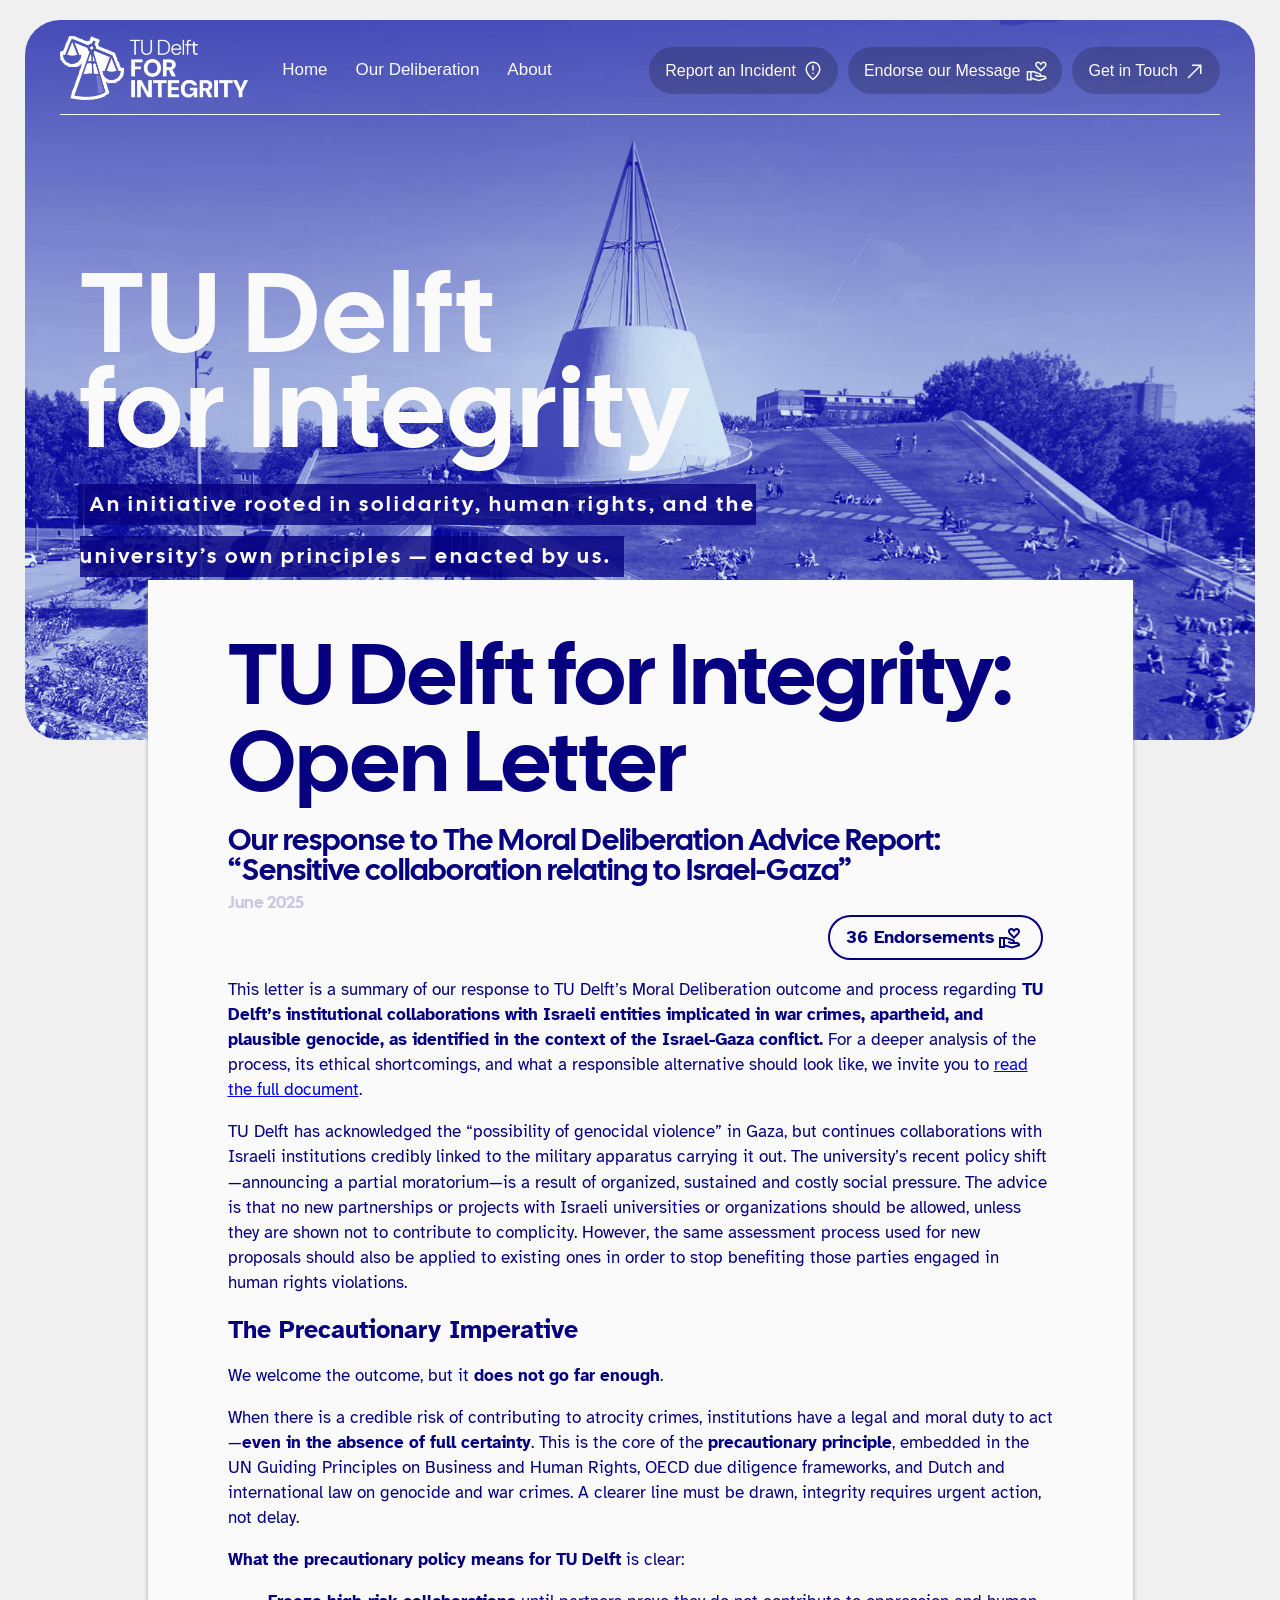
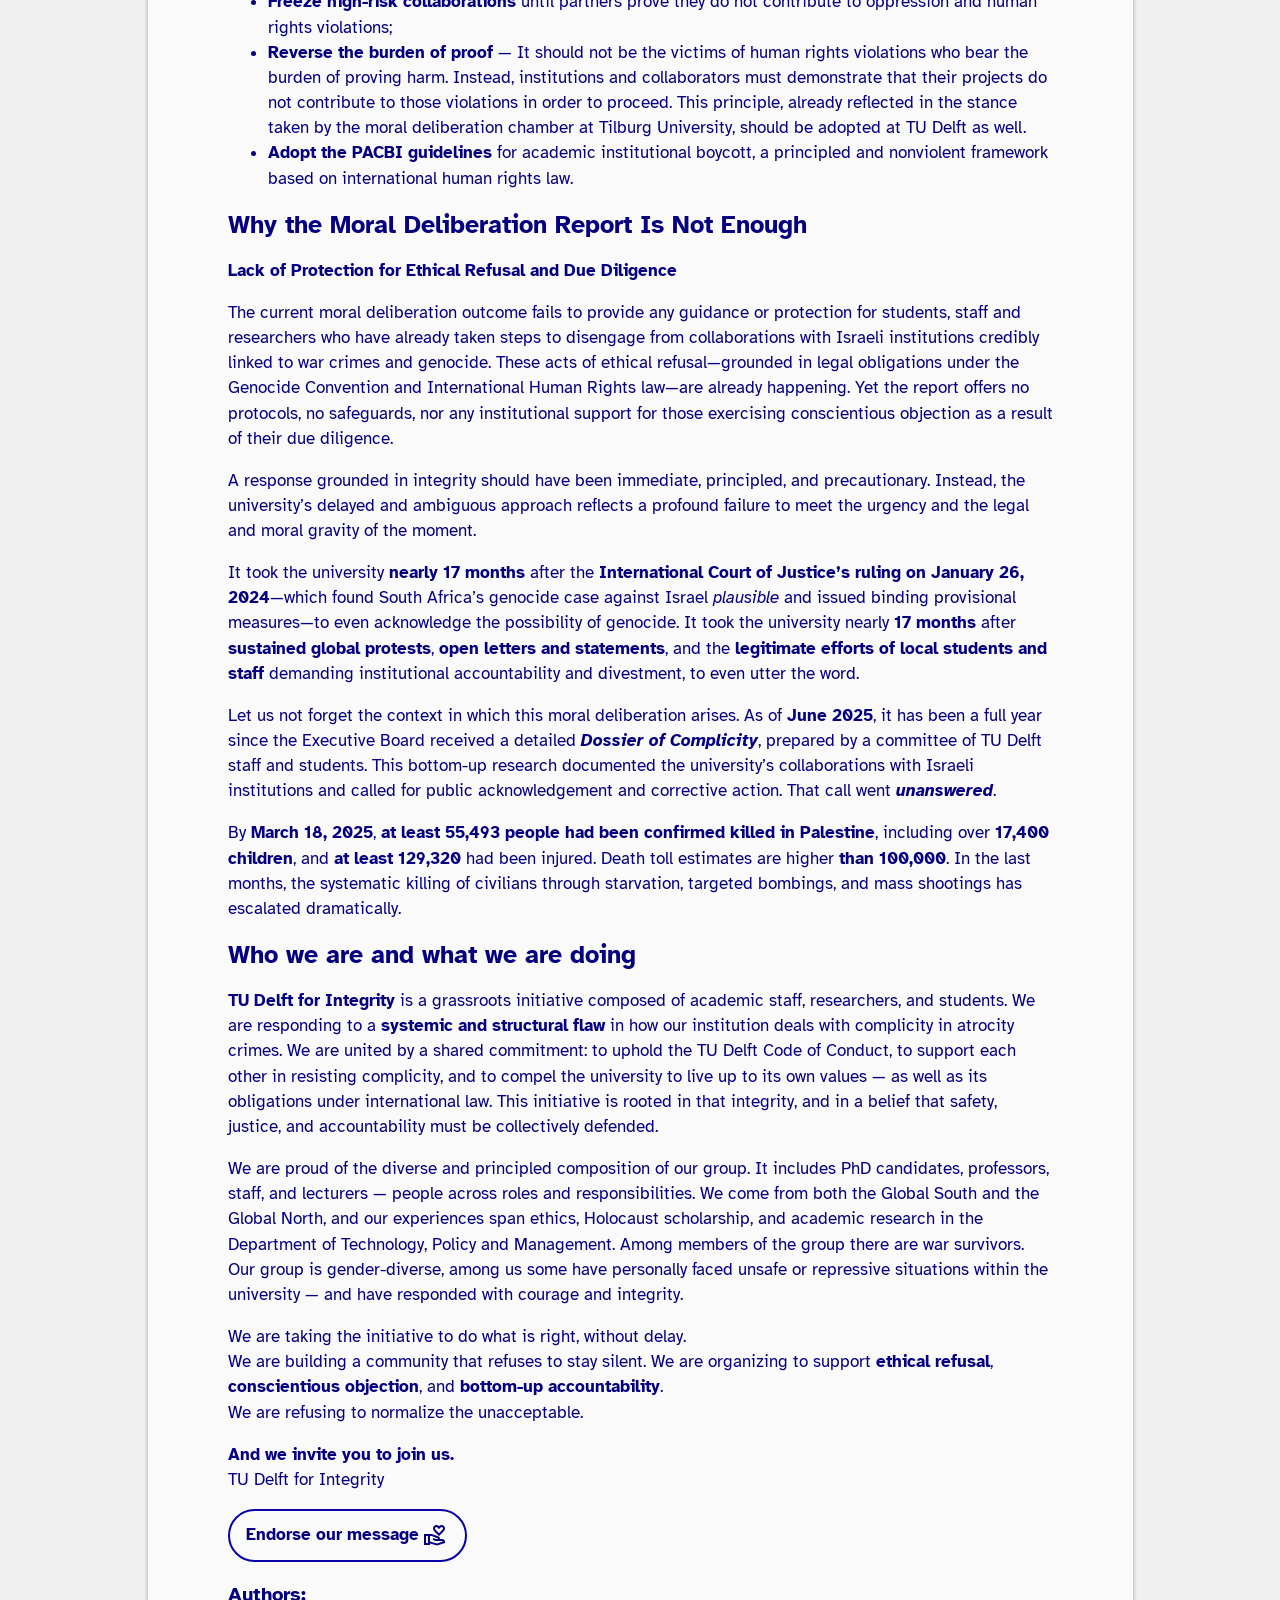
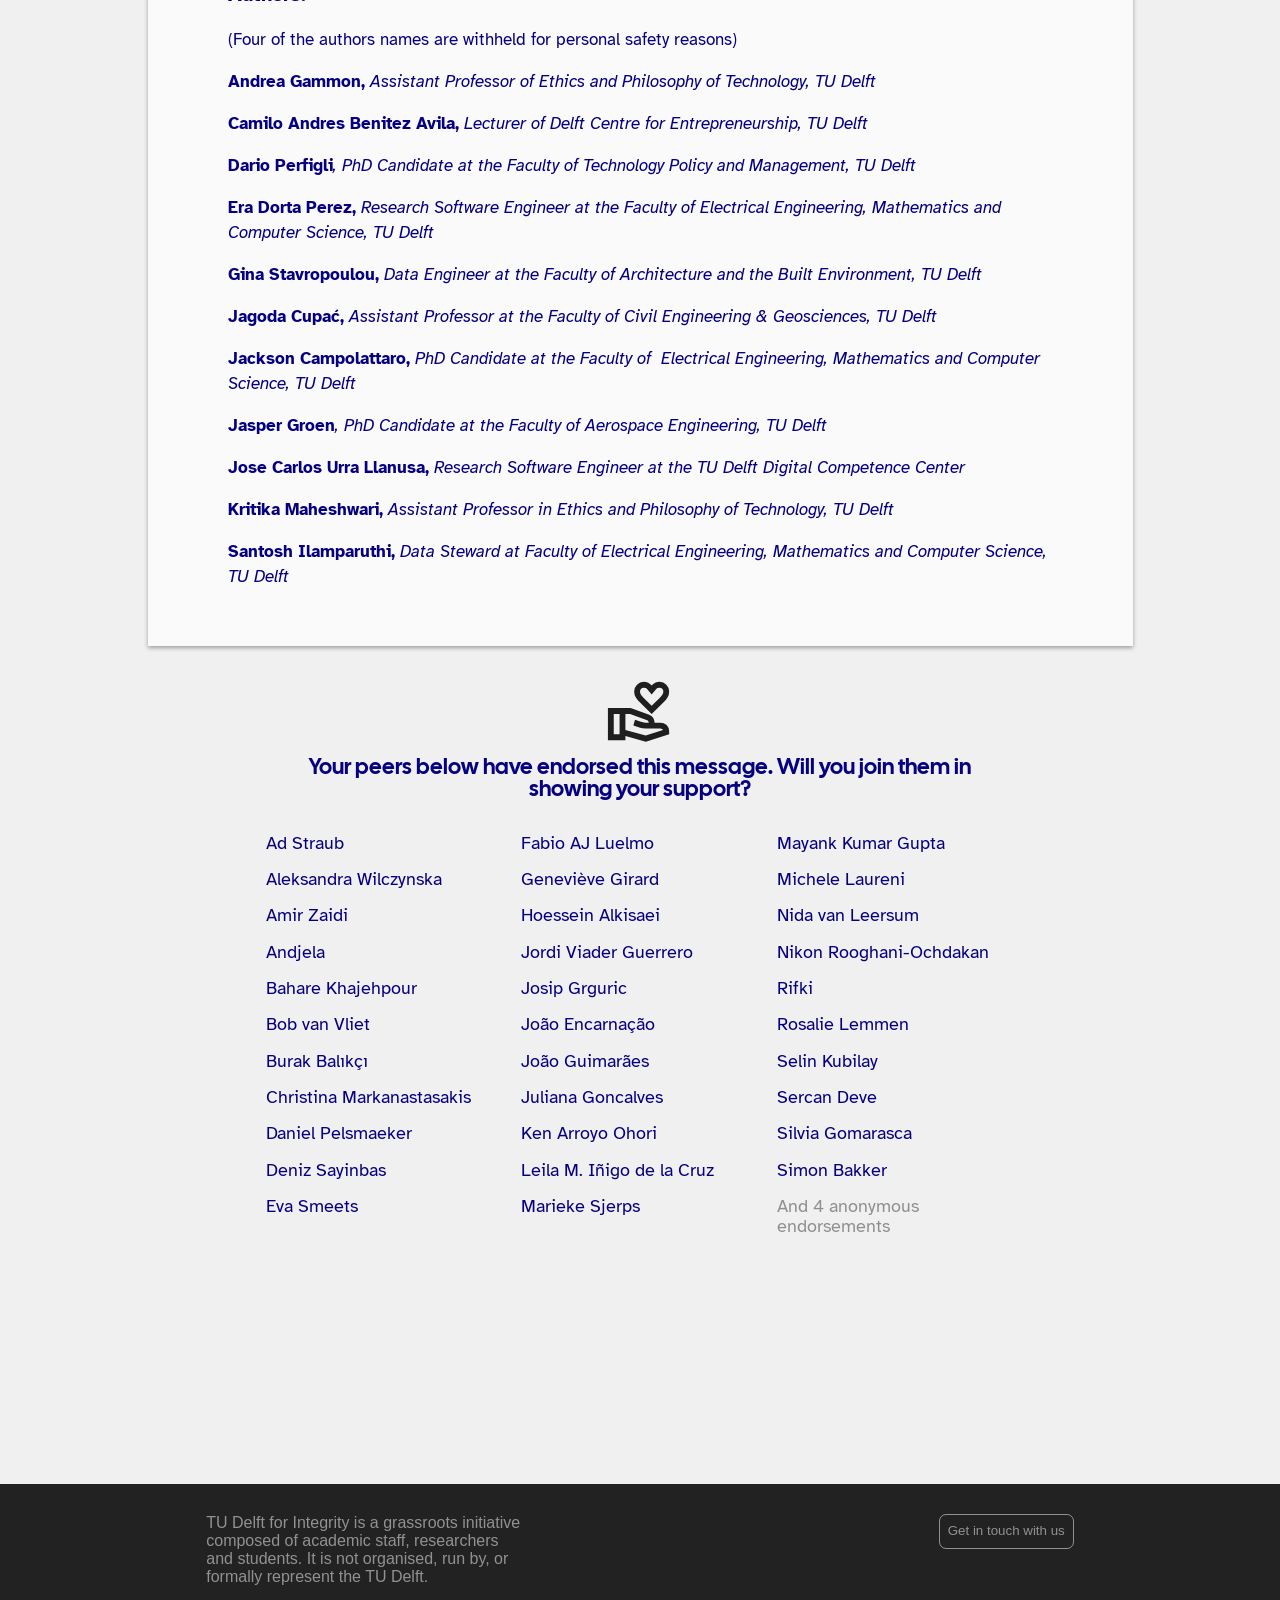
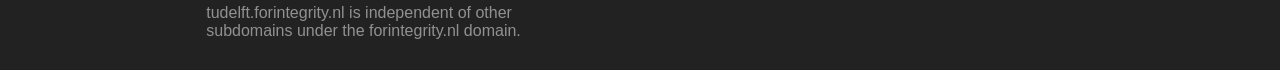
==== commit 9eb23b4e: "Merge branch 'rebrand'" ====
--- a/index.html
+++ b/index.html
@@ -26,7 +26,10 @@
     <header-component></header-component>    
     <div id="opening-graphic">
         <div id="opening-image"></div>
-        <div id="opening-slogan">Bottom-Up<br>Integrity</div>
+        <div id="opening-slogan">
+          <div id="title">TU Delft<br>for Integrity</div>
+          <div id="subtitle">An initiative rooted in solidarity, human rights, and the university’s own principles — enacted by us.</div>
+        </div>
     </div>
     <div class="padding-box">
     <document-component class="homepage-document">
--- a/style.css
+++ b/style.css
@@ -19,22 +19,45 @@
     background-image: url("media/13026177-9ebf-4bad-bd69-9b232a638f72.webp");
     background-size: cover;
     filter: url(#duotone-deep-blue-white);
+    
 }
 
 #opening-slogan {
-    font-size: 7em;
     font-family: "Cal Sans", sans-serif;
     font-weight: 400;
     font-style: normal;
-    line-height: 0.8em;
 
     color: #fafafa;
 
     position: absolute;
-    top: 30vh;
+    top: 24vh;
     left:50px;
 
     margin: 30px;
+    max-width: 10ch;
+    font-size: 7em;
+    line-height: 0px;
+}
+
+#opening-slogan #title{
+    line-height: 0.85em;
+    letter-spacing: 3px;
+    margin-bottom: 16px;
+}
+
+#opening-slogan #subtitle{
+    margin: 0px 0 0 0.6rem;
+    font-size: 1.3rem;
+    letter-spacing: 3px;
+}
+
+#opening-slogan #subtitle {
+    line-height: 40px;
+    display: inline;
+    padding: 0.4rem 0 0.5rem;
+    background: color-mix(in srgb, var(--text-blue) 80%, transparent);
+    z-index: 5;
+    box-shadow: .6em 0 0 color-mix(in srgb, var(--text-blue) 80%, transparent), -.6em 0 0 color-mix(in srgb, var(--text-blue) 80%, transparent);
 }
 
 .homepage-document{
@@ -112,6 +135,12 @@
     --side-margin-content: 24px;
     }
 
+    #opening-slogan #subtitle {
+    position: relative;
+    }
+
+
+
     #opening-image {
         height: 400px;
         width: calc(100vw - 2*15px);
@@ -120,11 +149,31 @@
     }
 
     #opening-slogan{
-        font-size: 3.5em;
-        line-height: 0.9em;
-        top:240px;
-        left:10px;
+        top:200px;
+        left:0px;
+    }
+
+    /* hide on mobile */
+    #opening-slogan #title{
+        display: none;
+    }
+
+    #opening-slogan #subtitle{
+        z-index: 0;
+        font-size: 1.4rem;
+        /* line-height: 1.6rem;; */
         text-shadow: 0 0 2px rgba(0,0,0,0.3);
+        letter-spacing: 1px;
+    }
+
+    /* text effect */
+    #opening-slogan #subtitle {
+        line-height: 8px;
+        font-size: 1.2rem;
+        padding: .1rem 0 0.3rem ;
+        background: color-mix(in srgb, var(--text-blue) 80%, transparent);
+        z-index: 5;
+        box-shadow: .6em 0 0 color-mix(in srgb, var(--text-blue) 80%, transparent), -.6em 0 0 color-mix(in srgb, var(--text-blue) 80%, transparent);
     }
 
     .padding-box {
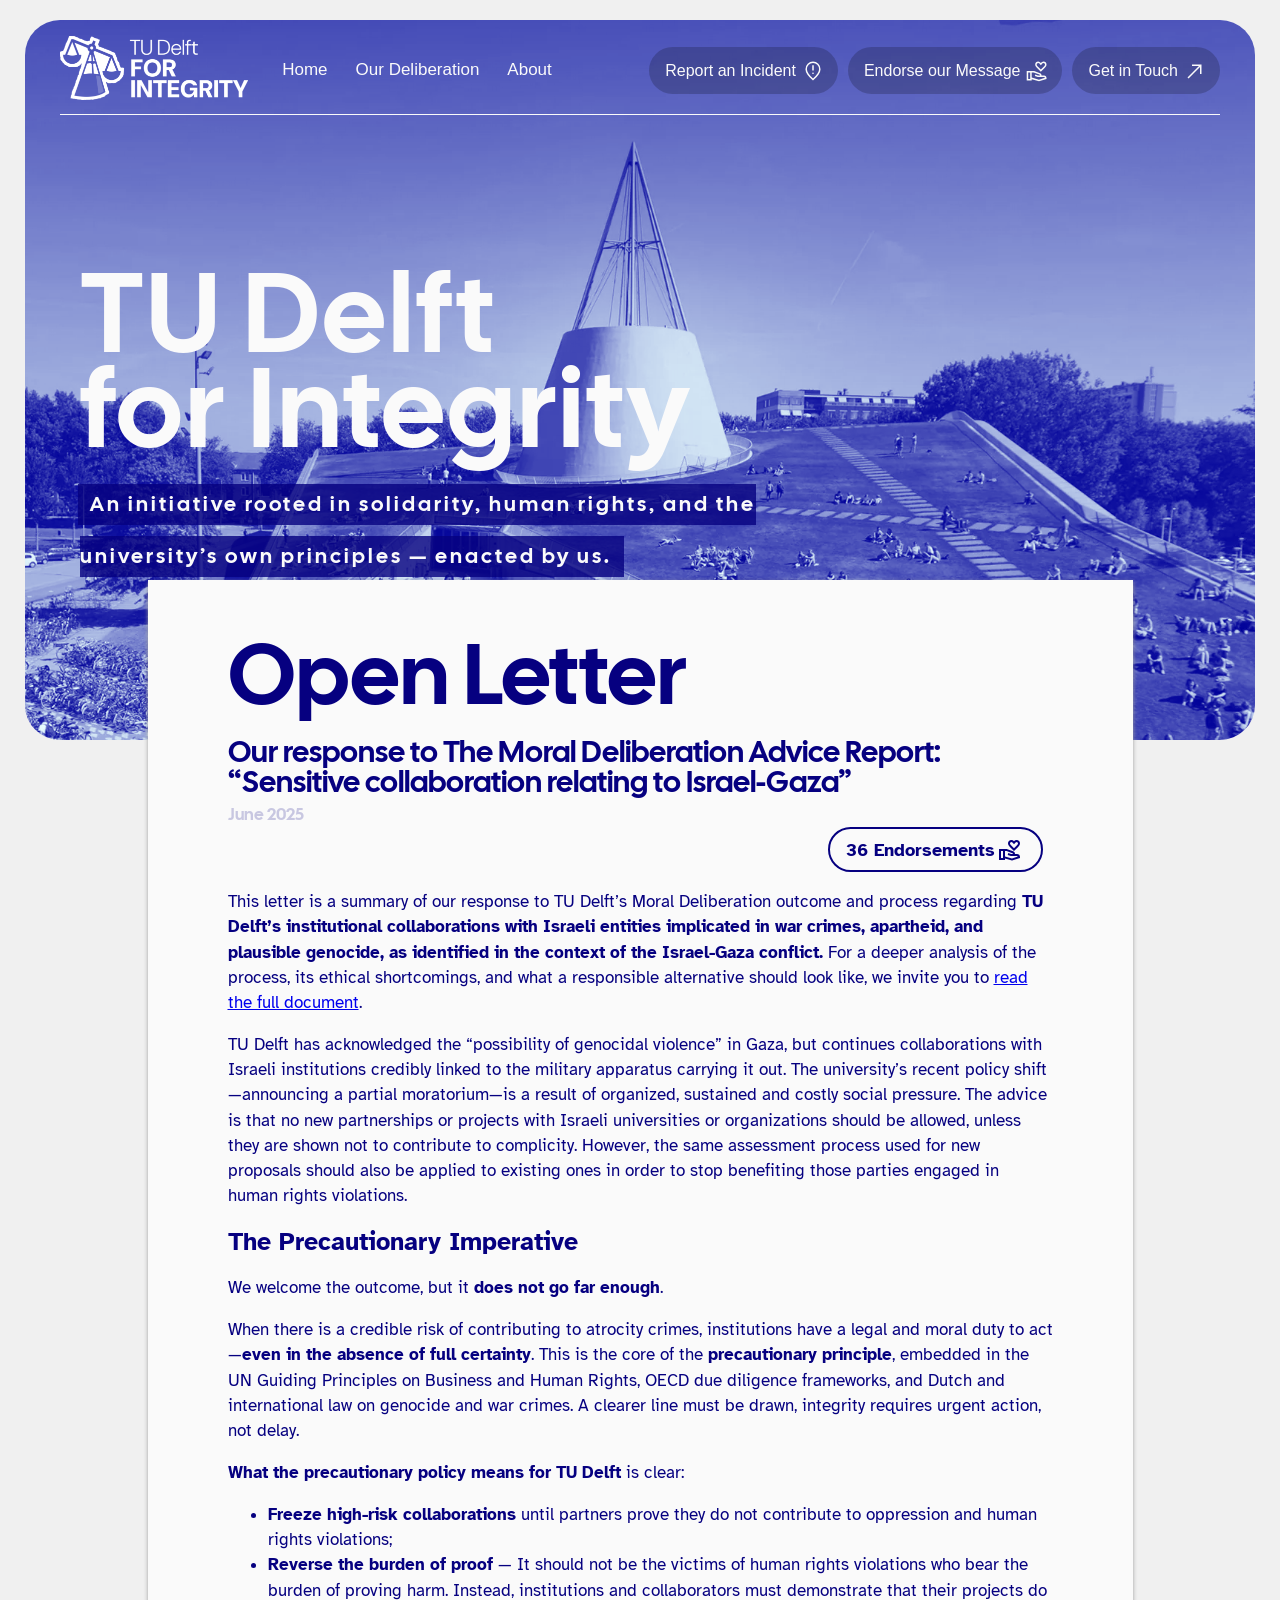
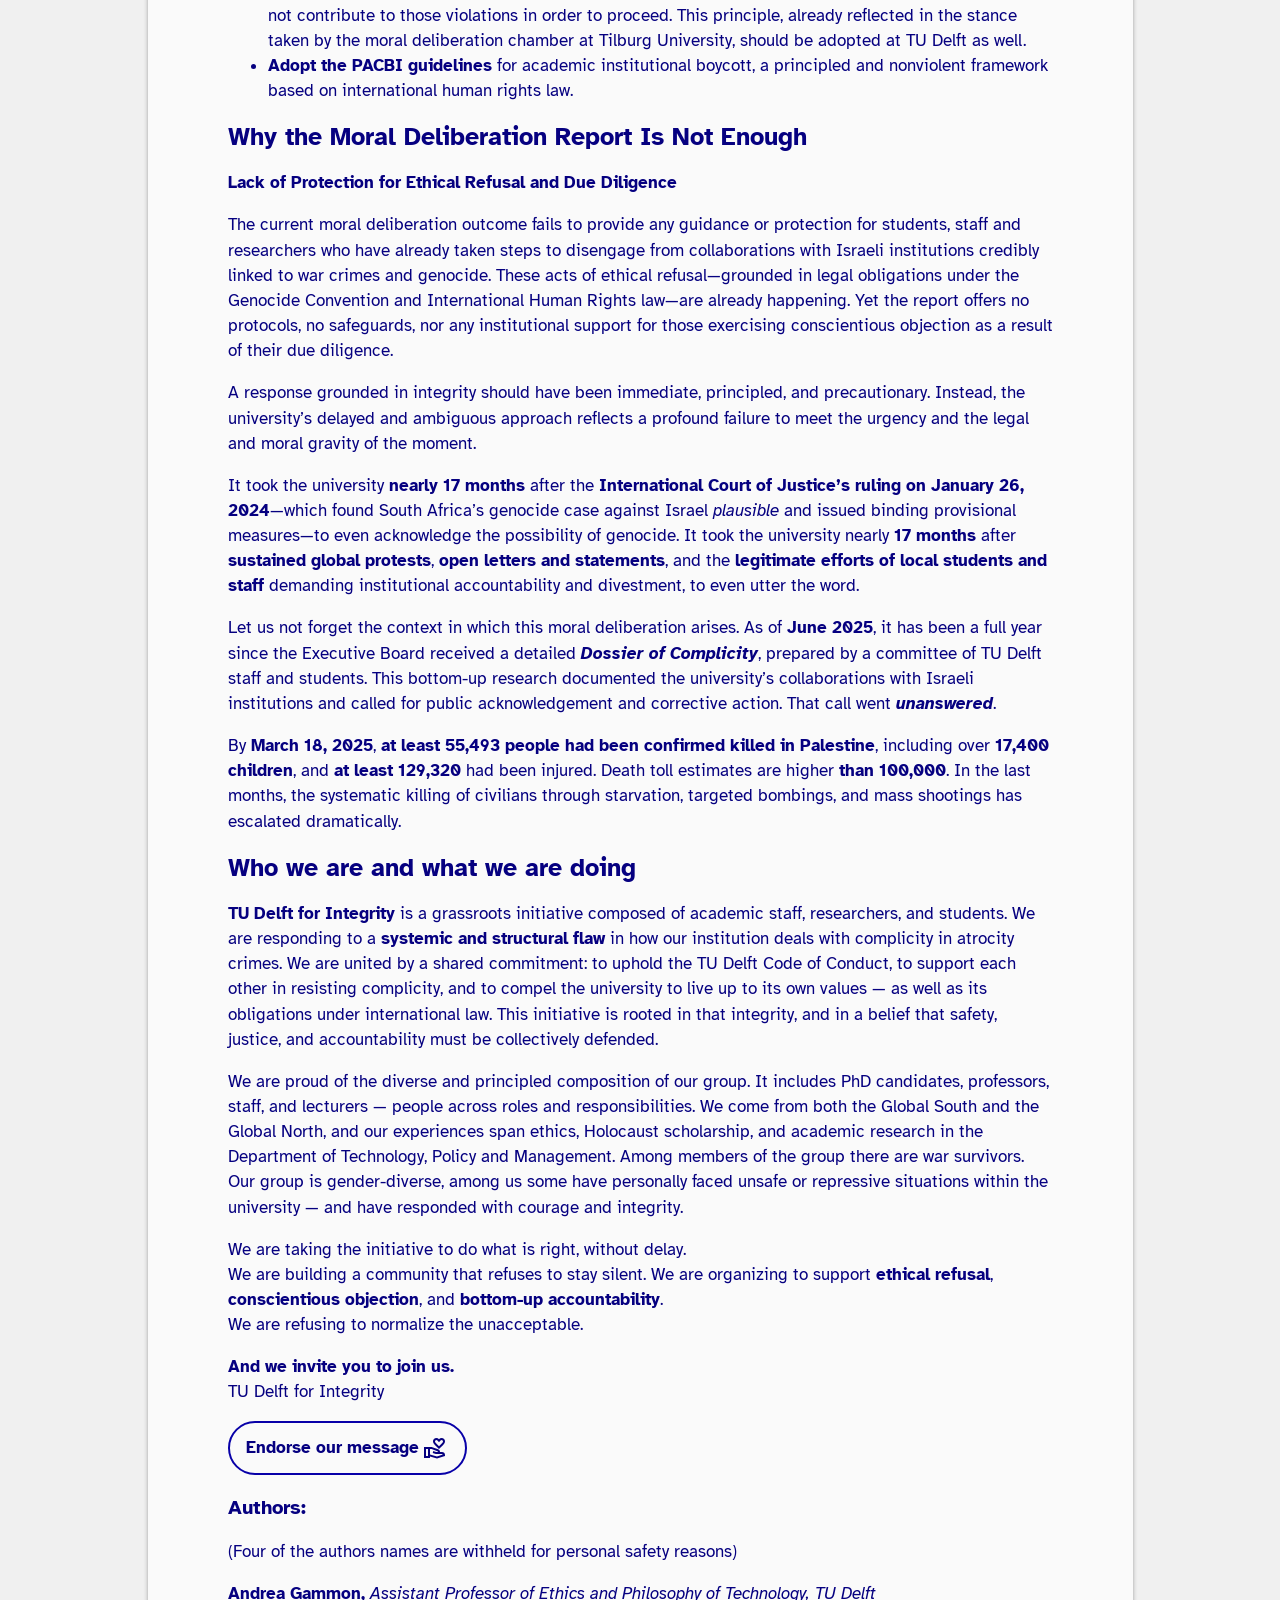
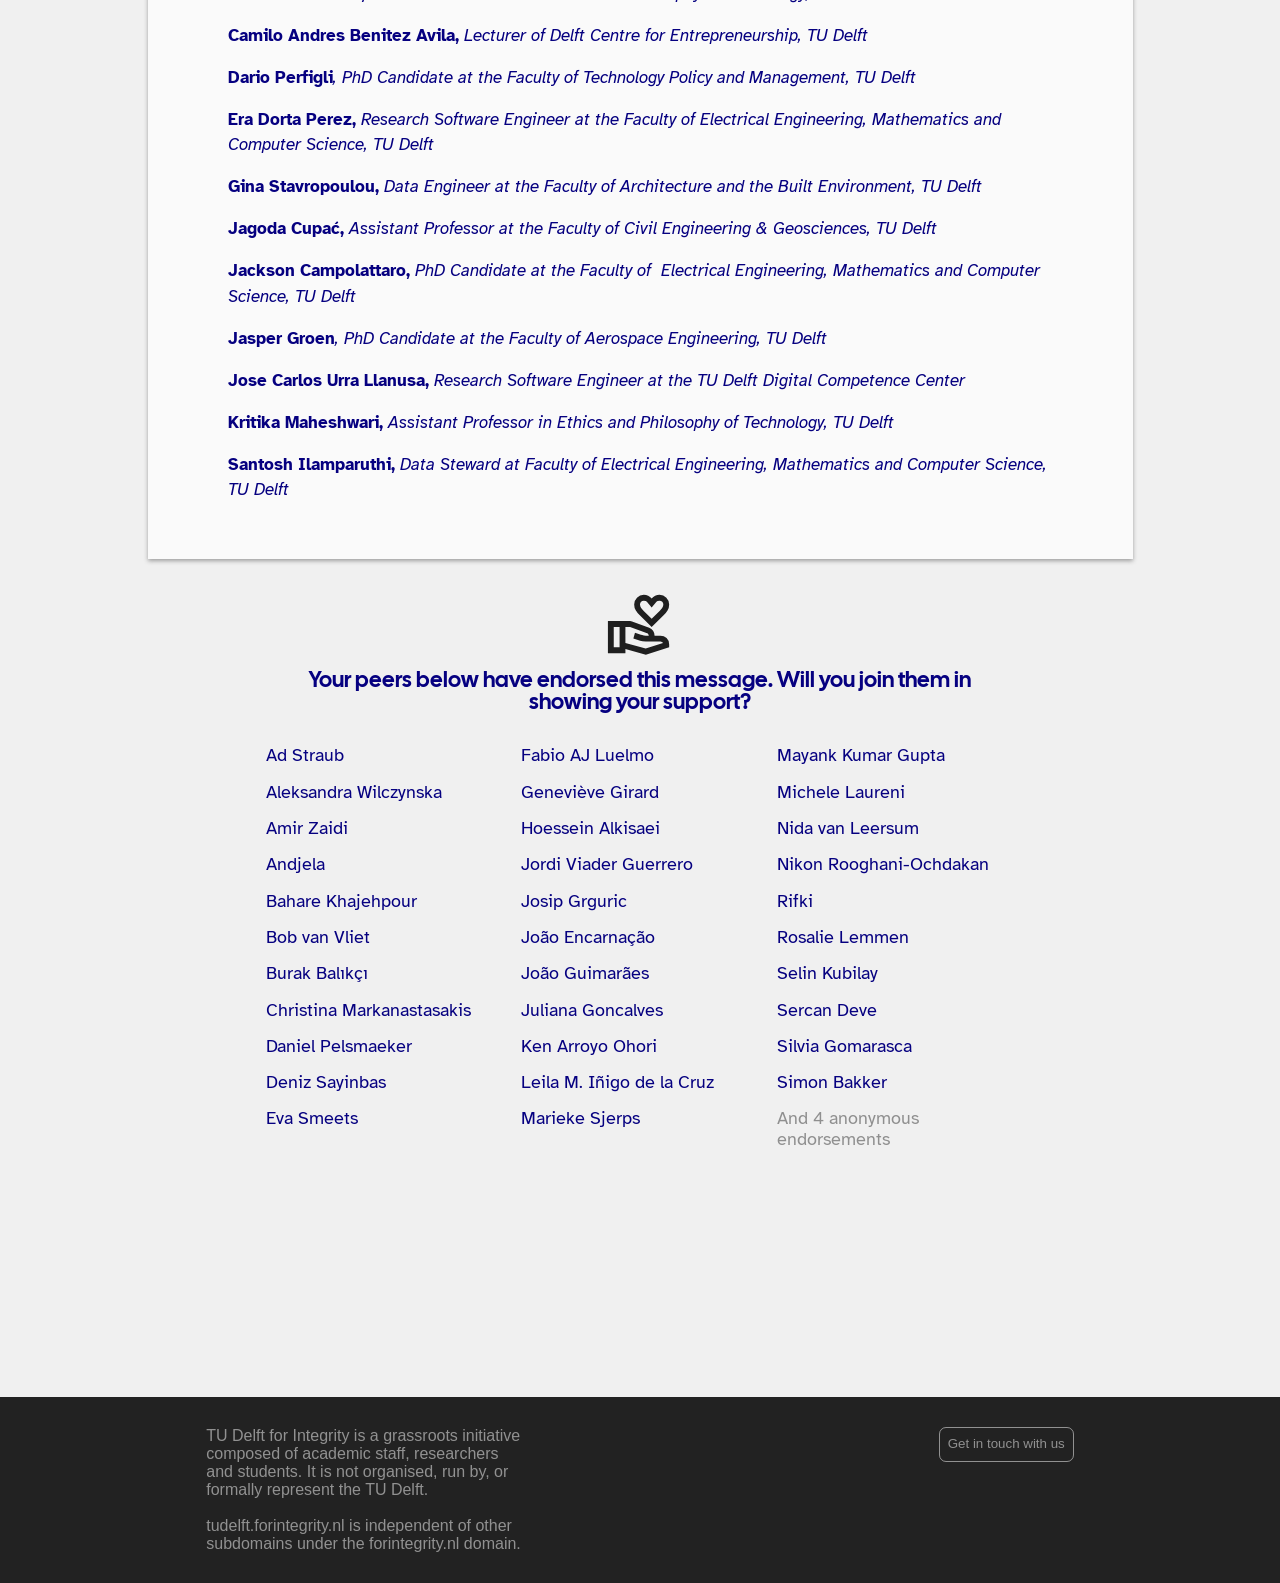
==== commit a20049a5: "Remove unneeded mention of collective name We do not need to have it repeated 3 times on the homepag" ====
--- a/index.html
+++ b/index.html
@@ -33,7 +33,7 @@
     </div>
     <div class="padding-box">
     <document-component class="homepage-document">
-      <span slot="title">TU Delft for Integrity: Open Letter</span>
+      <span slot="title">Open Letter</span>
       <span slot="subtitle">Our response to The Moral Deliberation Advice Report: “Sensitive collaboration relating to Israel-Gaza”</span>
       <span slot="date">June 2025</span>
       <span slot="badge"><endorsement-badge-component datasource="/community/endorsements/open-letter-endorsements.csv"></endorsement-badge-component></span>
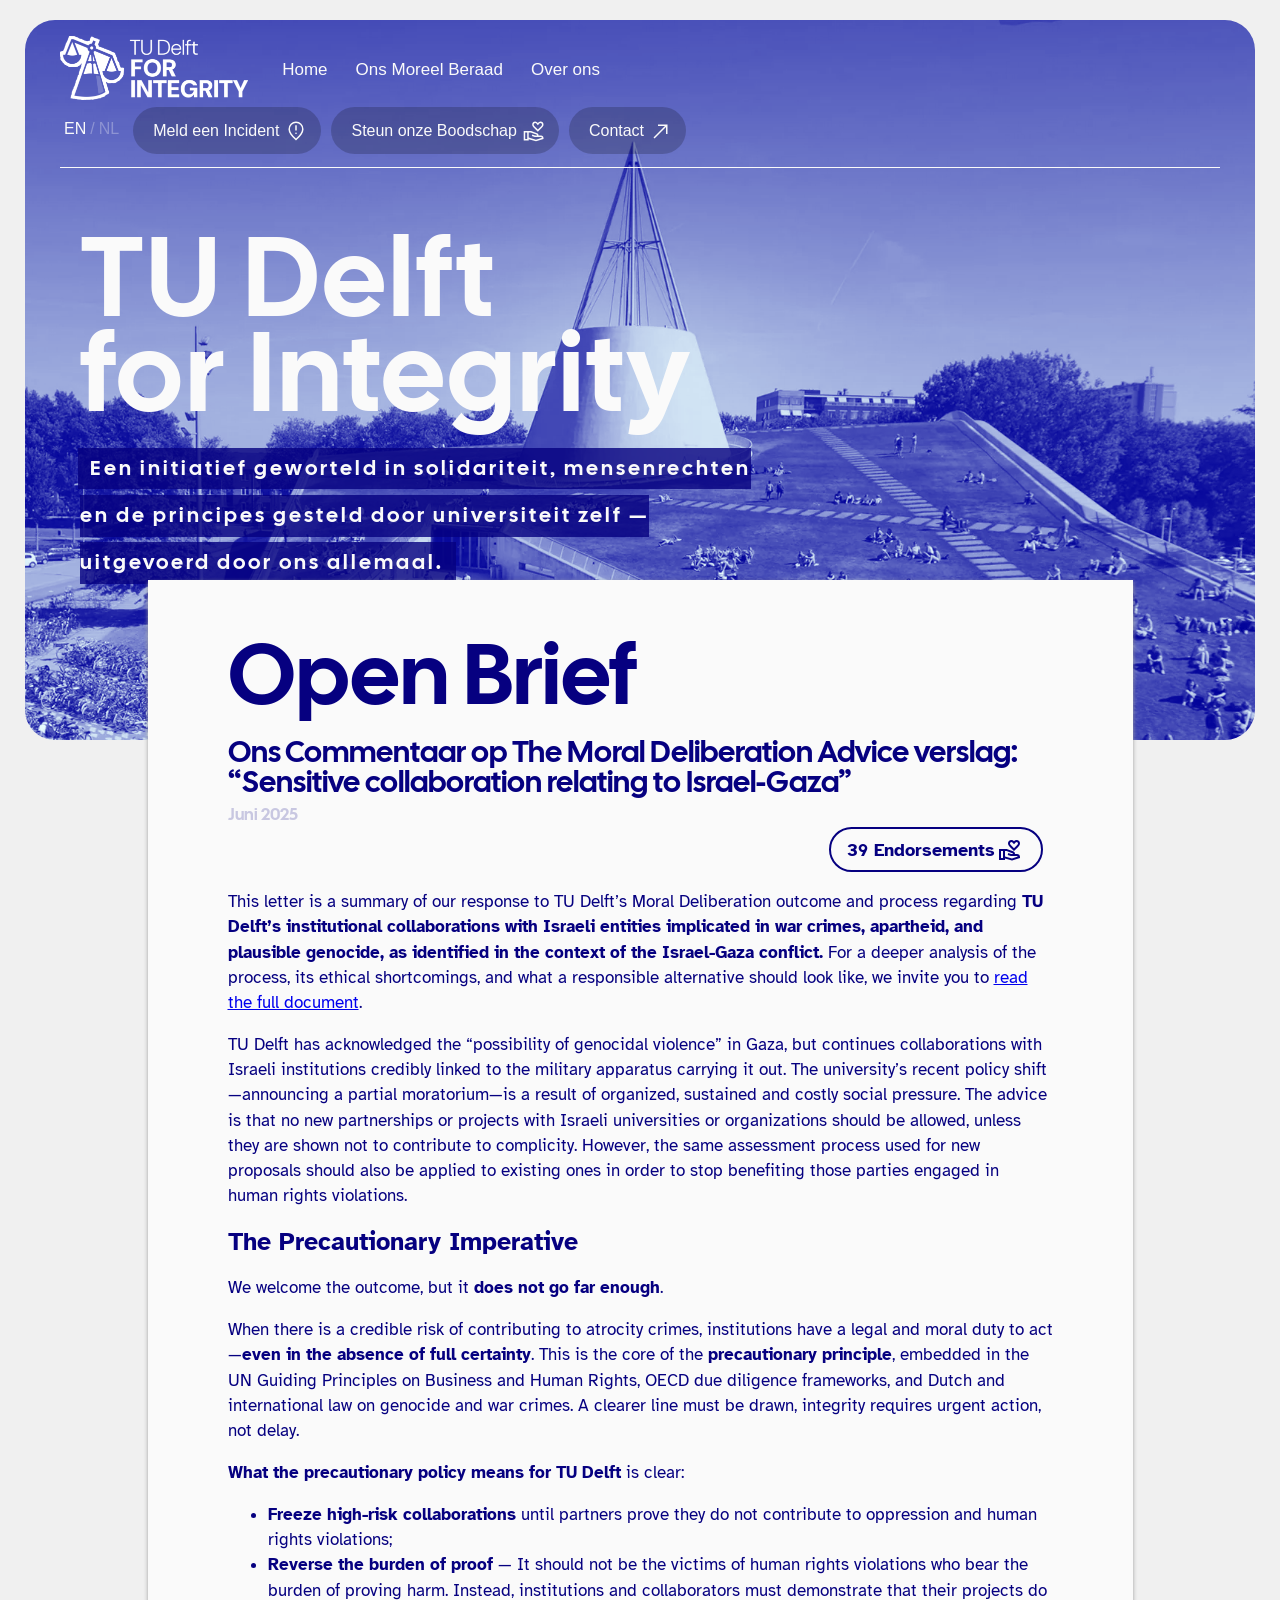
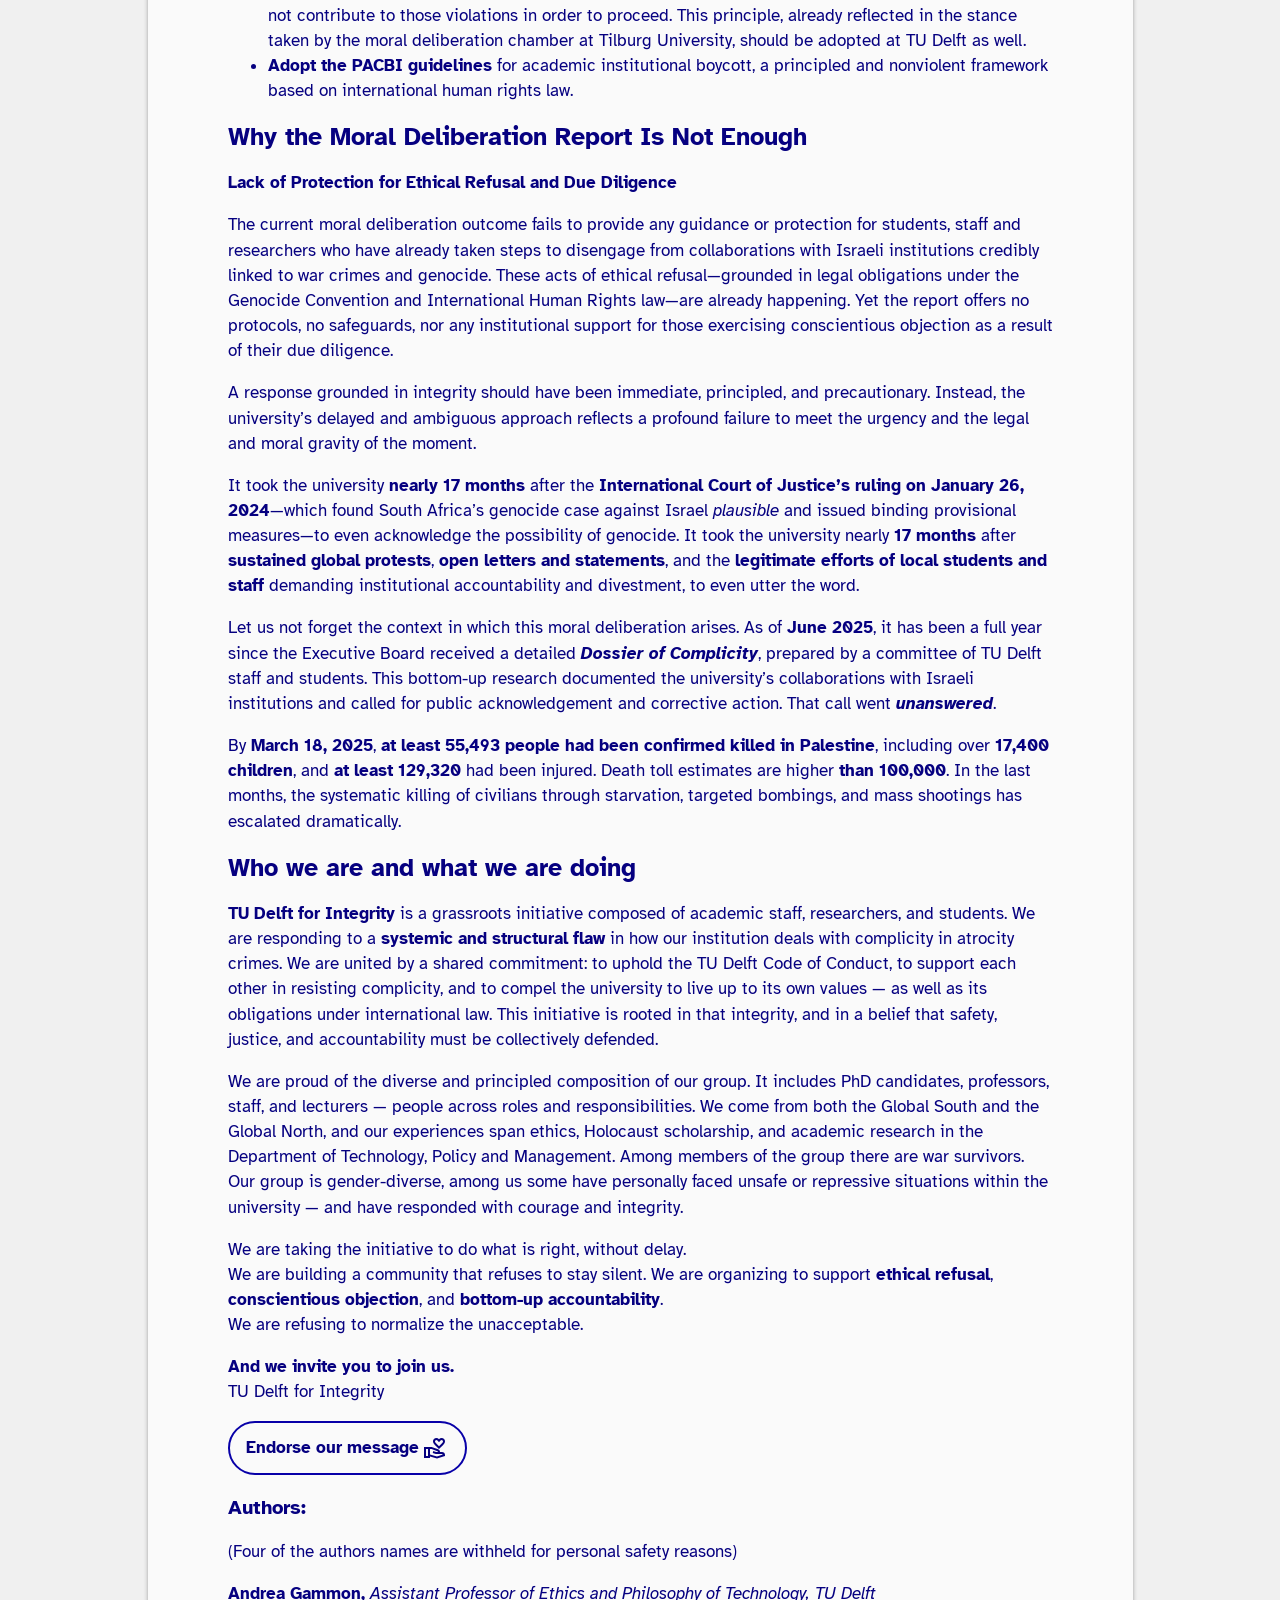
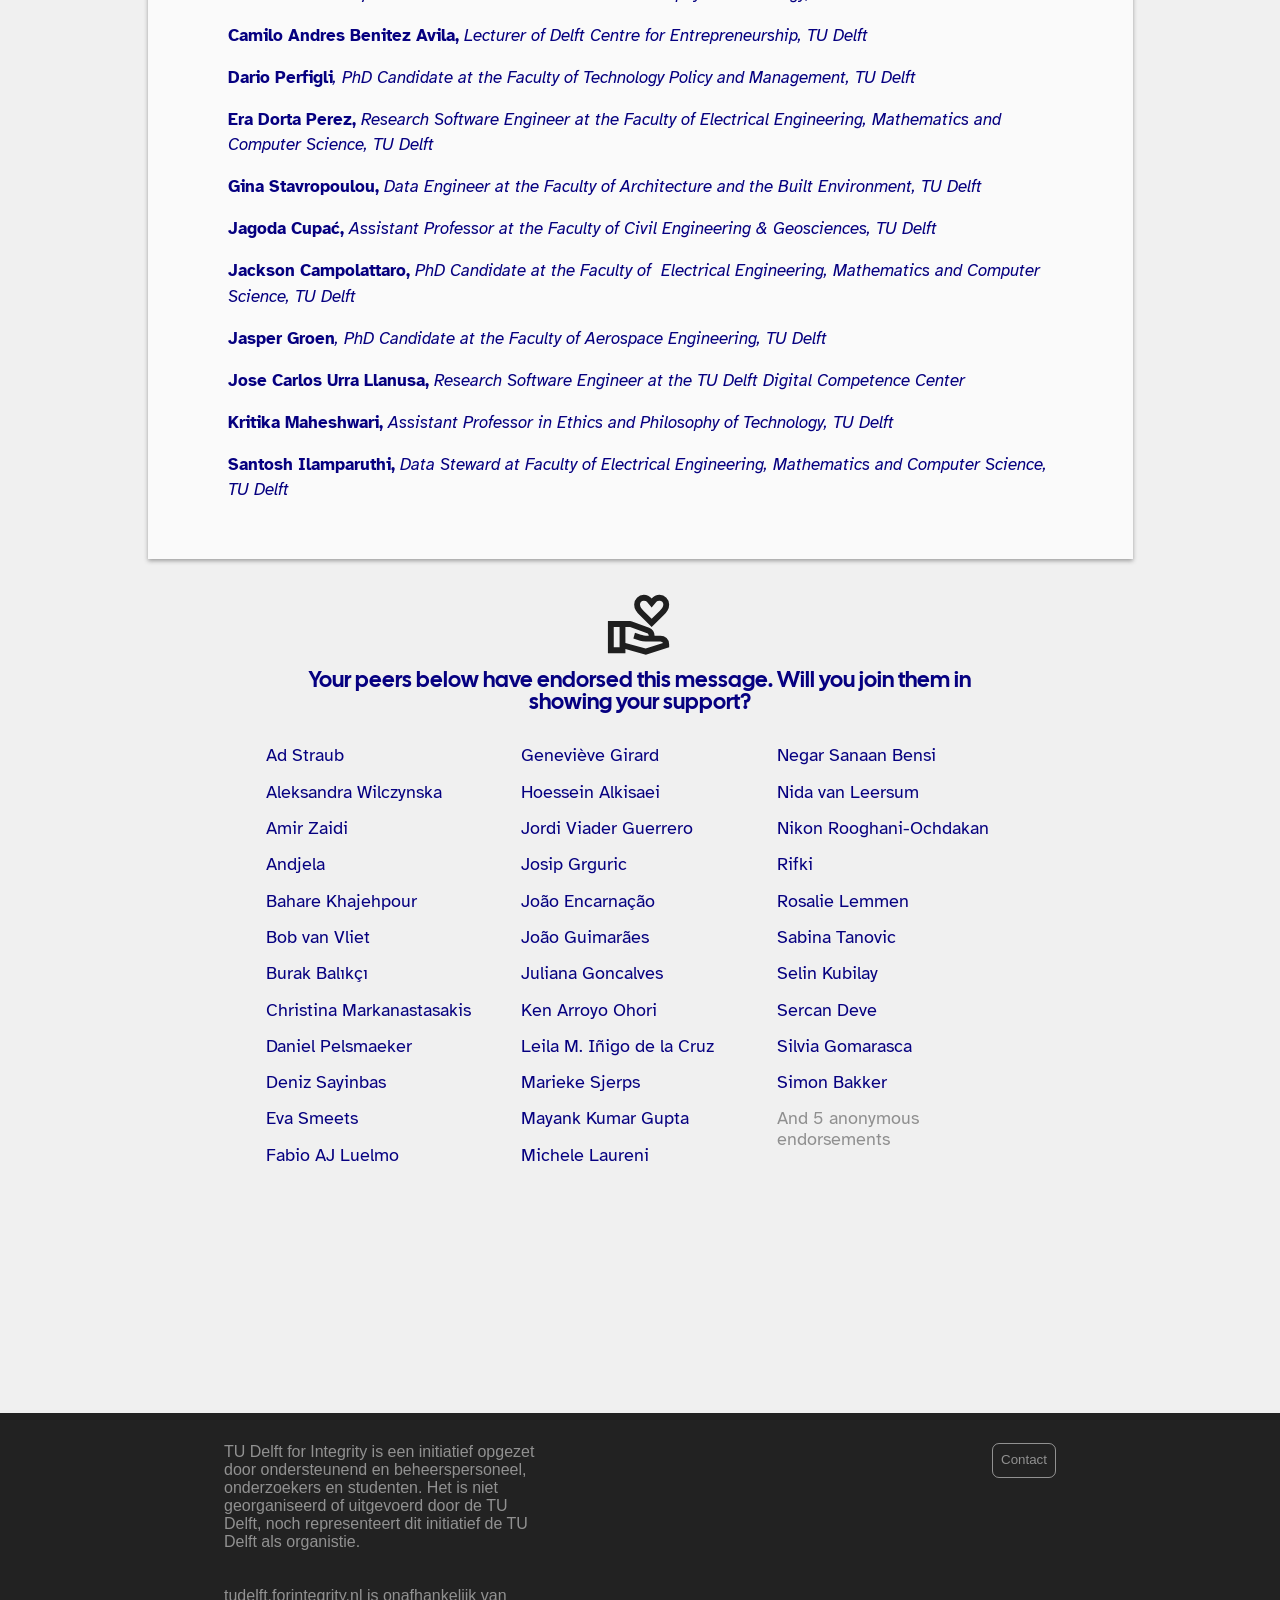
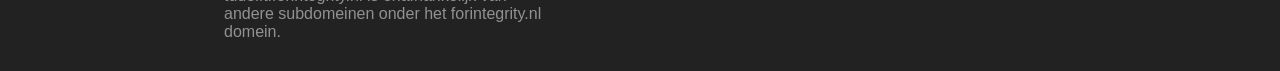
==== commit e2ae9145: "Implement a minimal language switching system Using CSS variables to allow seamless handling of chan" ====
--- a/index.html
+++ b/index.html
@@ -15,6 +15,7 @@
     <link rel="preconnect" href="https://fonts.gstatic.com" crossorigin>
     <link href="https://fonts.googleapis.com/css2?family=Atkinson+Hyperlegible:ital,wght@0,400;0,700;1,400;1,700&family=Cal+Sans&display=swap" rel="stylesheet">
 
+    <script src="utils/language-selection.js" type="text/javascript" defer></script>
 
     <script src="components/document.js" type="text/javascript" defer></script>
     <script src="components/header.js" type="text/javascript" defer></script>
@@ -28,14 +29,70 @@
         <div id="opening-image"></div>
         <div id="opening-slogan">
           <div id="title">TU Delft<br>for Integrity</div>
-          <div id="subtitle">An initiative rooted in solidarity, human rights, and the university’s own principles — enacted by us.</div>
+          <span data-lang-el=en><div id="subtitle" >An initiative rooted in solidarity, human rights, and the university’s own principles — enacted by us.</div></span>
+          <span data-lang-el=nl><div id="subtitle">Een initiatief geworteld in solidariteit, mensenrechten en de principes gesteld door universiteit zelf — uitgevoerd door ons allemaal.</div></span>
         </div>
     </div>
     <div class="padding-box">
-    <document-component class="homepage-document">
+
+    <!-- English Version of Content -->
+    <document-component class="homepage-document" data-lang-el=en>
       <span slot="title">Open Letter</span>
       <span slot="subtitle">Our response to The Moral Deliberation Advice Report: “Sensitive collaboration relating to Israel-Gaza”</span>
       <span slot="date">June 2025</span>
+      <span slot="badge"><endorsement-badge-component datasource="/community/endorsements/open-letter-endorsements.csv"></endorsement-badge-component></span>
+      <span slot="body-content">
+          <!-- converted using https://text-html.com/ -->
+          <p>This letter is a summary of our response to TU Delft&rsquo;s Moral Deliberation outcome and process regarding <strong>TU Delft&rsquo;s institutional collaborations with Israeli entities implicated in war crimes, apartheid, and plausible genocide, as identified in the context of the Israel-Gaza conflict.</strong> For a deeper analysis of the process, its ethical shortcomings, and what a responsible alternative should look like, we invite you to <a href="/output/2025-our-moral-deliberation.html">read the full document</a>.</p>
+          <p>TU Delft has acknowledged the &ldquo;possibility of genocidal violence&rdquo; in Gaza, but continues collaborations with Israeli institutions credibly linked to the military apparatus carrying it out. The university&rsquo;s recent policy shift&mdash;announcing a partial moratorium&mdash;is a result of organized, sustained and costly social pressure. The advice is that no new partnerships or projects with Israeli universities or organizations should be allowed, unless they are shown not to contribute to complicity. However, the same assessment process used for new proposals should also be applied to existing ones in order to stop benefiting those parties engaged in human rights violations.</p>
+          <h2><strong>The Precautionary Imperative</strong></h2>
+          <p>We welcome the outcome, but it <strong>does not go far enough</strong>.&nbsp;</p>
+          <p>When there is a credible risk of contributing to atrocity crimes, institutions have a legal and moral duty to act&mdash;<strong>even in the absence of full certainty</strong>. This is the core of the <strong>precautionary principle</strong>, embedded in the UN Guiding Principles on Business and Human Rights, OECD due diligence frameworks, and Dutch and international law on genocide and war crimes. A clearer line must be drawn, integrity requires urgent action, not delay.</p>
+          <p><strong>What the precautionary policy means for TU Delft</strong> is clear:</p>
+          <ul>
+          <li><strong>Freeze high-risk collaborations</strong> until partners prove they do not contribute to oppression and human rights violations;</li>
+          <li><strong>Reverse the burden of proof</strong> &mdash; It should not be the victims of human rights violations who bear the burden of proving harm. Instead, institutions and collaborators must demonstrate that their projects do not contribute to those violations in order to proceed. This principle, already reflected in the stance taken by the moral deliberation chamber at Tilburg University, should be adopted at TU Delft as well.</li>
+          <li><strong>Adopt the PACBI guidelines</strong> for academic institutional boycott, a principled and nonviolent framework based on international human rights law.</li>
+          </ul>
+          <h2><strong>Why the Moral Deliberation Report Is Not Enough</strong></h2>
+          <p><strong>Lack of Protection for Ethical Refusal and Due Diligence</strong></p>
+          <p>The current moral deliberation outcome fails to provide any guidance or protection for students, staff and researchers who have already taken steps to disengage from collaborations with Israeli institutions credibly linked to war crimes and genocide. These acts of ethical refusal&mdash;grounded in legal obligations under the Genocide Convention and International Human Rights law&mdash;are already happening. Yet the report offers no protocols, no safeguards, nor any institutional support for those exercising conscientious objection as a result of their due diligence.&nbsp;</p>
+          <p>A response grounded in integrity should have been immediate, principled, and precautionary. Instead, the university&rsquo;s delayed and ambiguous approach reflects a profound failure to meet the urgency and the legal and moral gravity of the moment.</p>
+          <p>It took the university <strong>nearly 17 months</strong> after the <strong>International Court of Justice&rsquo;s ruling on January 26, 2024</strong>&mdash;which found South Africa&rsquo;s genocide case against Israel <em>plausible</em> and issued binding provisional measures&mdash;to even acknowledge the possibility of genocide. It took the university nearly <strong>17 months </strong>after <strong>sustained global protests</strong>, <strong>open letters and statements</strong>, and the <strong>legitimate efforts of local students and staff</strong> demanding institutional accountability and divestment, to even utter the word.</p>
+          <p>Let us not forget the context in which this moral deliberation arises. As of <strong>June 2025</strong>, it has been a full year since the Executive Board received a detailed <strong><em>Dossier of Complicity</em></strong>, prepared by a committee of TU Delft staff and students. This bottom-up research documented the university&rsquo;s collaborations with Israeli institutions and called for public acknowledgement and corrective action. That call went <strong><em>unanswered</em></strong>.</p>
+          <p>By <strong>March 18, 2025</strong>, <strong>at least 55,493 people had been confirmed killed in Palestine</strong>, including over <strong>17,400 children</strong>, and <strong>at least 129,320</strong> had been injured. Death toll estimates are higher <strong>than 100,000</strong>. In the last months, the systematic killing of civilians through starvation, targeted bombings, and mass shootings has escalated dramatically.</p>
+          <h2><strong>Who we are and what we are doing</strong></h2>
+          <p><strong>TU Delft for Integrity</strong> is a grassroots initiative composed of academic staff, researchers, and students. We are responding to a <strong>systemic and structural flaw</strong> in how our institution deals with complicity in atrocity crimes. We are united by a shared commitment: to uphold the TU Delft Code of Conduct, to support each other in resisting complicity, and to compel the university to live up to its own values &mdash; as well as its obligations under international law. This initiative is rooted in that integrity, and in a belief that safety, justice, and accountability must be collectively defended.</p>
+          <p>We are proud of the diverse and principled composition of our group. It includes PhD candidates, professors, staff, and lecturers &mdash; people across roles and responsibilities. We come from both the Global South and the Global North, and our experiences span ethics, Holocaust scholarship, and academic research in the Department of Technology, Policy and Management. Among members of the group there are war survivors. Our group is gender-diverse, among us some have personally faced unsafe or repressive situations within the university &mdash; and have responded with courage and integrity.</p>
+          <p>We are taking the initiative to do what is right, without delay.<br />We are building a community that refuses to stay silent. We are organizing to support <strong>ethical refusal</strong>, <strong>conscientious objection</strong>, and <strong>bottom-up accountability</strong>.<br />We are refusing to normalize the unacceptable.</p>
+          <p><strong>And we invite you to join us.</strong><strong><br /></strong>TU Delft for Integrity<br /></p>          
+      </span>
+      <span name="button" class="actionbuttons">
+          <a class="action-button" href="https://forms.office.com/e/qYGAxbVee1" target="_blank">Endorse our message
+            <div class="icon" style="font-size: 1.7em; -webkit-mask: url(/icons/volunteer_activism_24dp_1F1F1F_FILL0_wght400_GRAD0_opsz24.svg) no-repeat center;"></div>
+          </a>
+      <span name="authors">
+        <h3>Authors:</h3>
+        <p>(Four of the authors names are withheld for personal safety reasons)</p>
+        <p><strong>Andrea Gammon,</strong> <em>Assistant Professor of Ethics and Philosophy of Technology, TU Delft</em></p>
+        <p><strong>Camilo Andres Benitez Avila, </strong><em>Lecturer of Delft Centre for Entrepreneurship, TU Delft</em></p>
+        <p><strong>Dario Perfigli</strong><em>, PhD Candidate at the Faculty of Technology Policy and Management, TU Delft</em></p>
+        <p><strong>Era Dorta Perez,</strong><em> Research Software Engineer at the Faculty of Electrical Engineering, Mathematics and Computer Science, TU Delft</em></p>
+        <p><strong>Gina Stavropoulou, </strong><em>Data Engineer at the Faculty of Architecture and the Built Environment, TU Delft</em></p>
+        <p><strong>Jagoda Cupać,</strong> <em>Assistant Professor at the Faculty of Civil Engineering &amp; Geosciences, TU Delft</em></p>
+        <p><strong>Jackson Campolattaro,</strong><em> PhD Candidate at the Faculty of&nbsp; Electrical Engineering, Mathematics and Computer Science, TU Delft</em></p>
+        <p><strong>Jasper Groen</strong><em>, PhD Candidate at the Faculty of Aerospace Engineering, TU Delft</em></p>
+        <p><strong>Jose Carlos Urra Llanusa,</strong> <em>Research Software Engineer at the TU Delft Digital Competence</em> <em>Center</em></p>
+        <p><strong>Kritika </strong><strong>Maheshwari</strong><strong>,</strong><em> Assistant Professor in Ethics and Philosophy of Technology, TU Delft</em>&nbsp;</p>
+        <p><strong>Santosh Ilamparuthi,</strong><em> Data Steward at</em> <em>Faculty of Electrical Engineering, Mathematics and Computer Science, TU Delft</em></p>
+      </span>
+    </document-component>
+
+    <!-- Dutch Version of Content -->
+    <document-component class="homepage-document" data-lang-el=nl>
+      <span slot="title">Open Brief</span>
+      <span slot="subtitle">Ons Commentaar op The Moral Deliberation Advice verslag: “Sensitive collaboration relating to Israel-Gaza”</span>
+      <span slot="date">Juni 2025</span>
       <span slot="badge"><endorsement-badge-component datasource="/community/endorsements/open-letter-endorsements.csv"></endorsement-badge-component></span>
       <span slot="body-content">
           <!-- converted using https://text-html.com/ -->
--- a/style.css
+++ b/style.css
@@ -3,6 +3,8 @@
     --side-margin-content: 60px;
     --main-blue: #0800a8ff;
     --text-blue: #060080;
+    --display-state-en: "none";
+    --display-state-nl: "block";
 }
 
 body {margin: 0; background-color: #f0f0f0; color: var(--main-blue); font-family: Arial, Helvetica, sans-serif;}
@@ -12,7 +14,7 @@
 }
 
 #opening-image {
-    border-radius: 35px;
+    border-radius: 30px;
     width: calc(100vw - 2*25px);
     height: 80vh;
     margin: 20px 25px;
@@ -30,7 +32,7 @@
     color: #fafafa;
 
     position: absolute;
-    top: 24vh;
+    top: 20vh;
     left:50px;
 
     margin: 30px;
@@ -52,8 +54,8 @@
 }
 
 #opening-slogan #subtitle {
-    line-height: 40px;
-    display: inline;
+    line-height: 1.5em;
+    display: inline; 
     padding: 0.4rem 0 0.5rem;
     background: color-mix(in srgb, var(--text-blue) 80%, transparent);
     z-index: 5;
@@ -128,6 +130,16 @@
 	padding: 0;
 	font: inherit;
 	outline: inherit;
+}
+
+/* language visibility */
+
+[data-lang-el="en"] {
+  display: var(--display-state-en);
+}
+
+[data-lang-el="nl"] {
+  display: var(--display-state-nl);
 }
 
 @media only screen and (max-width: 480px) {
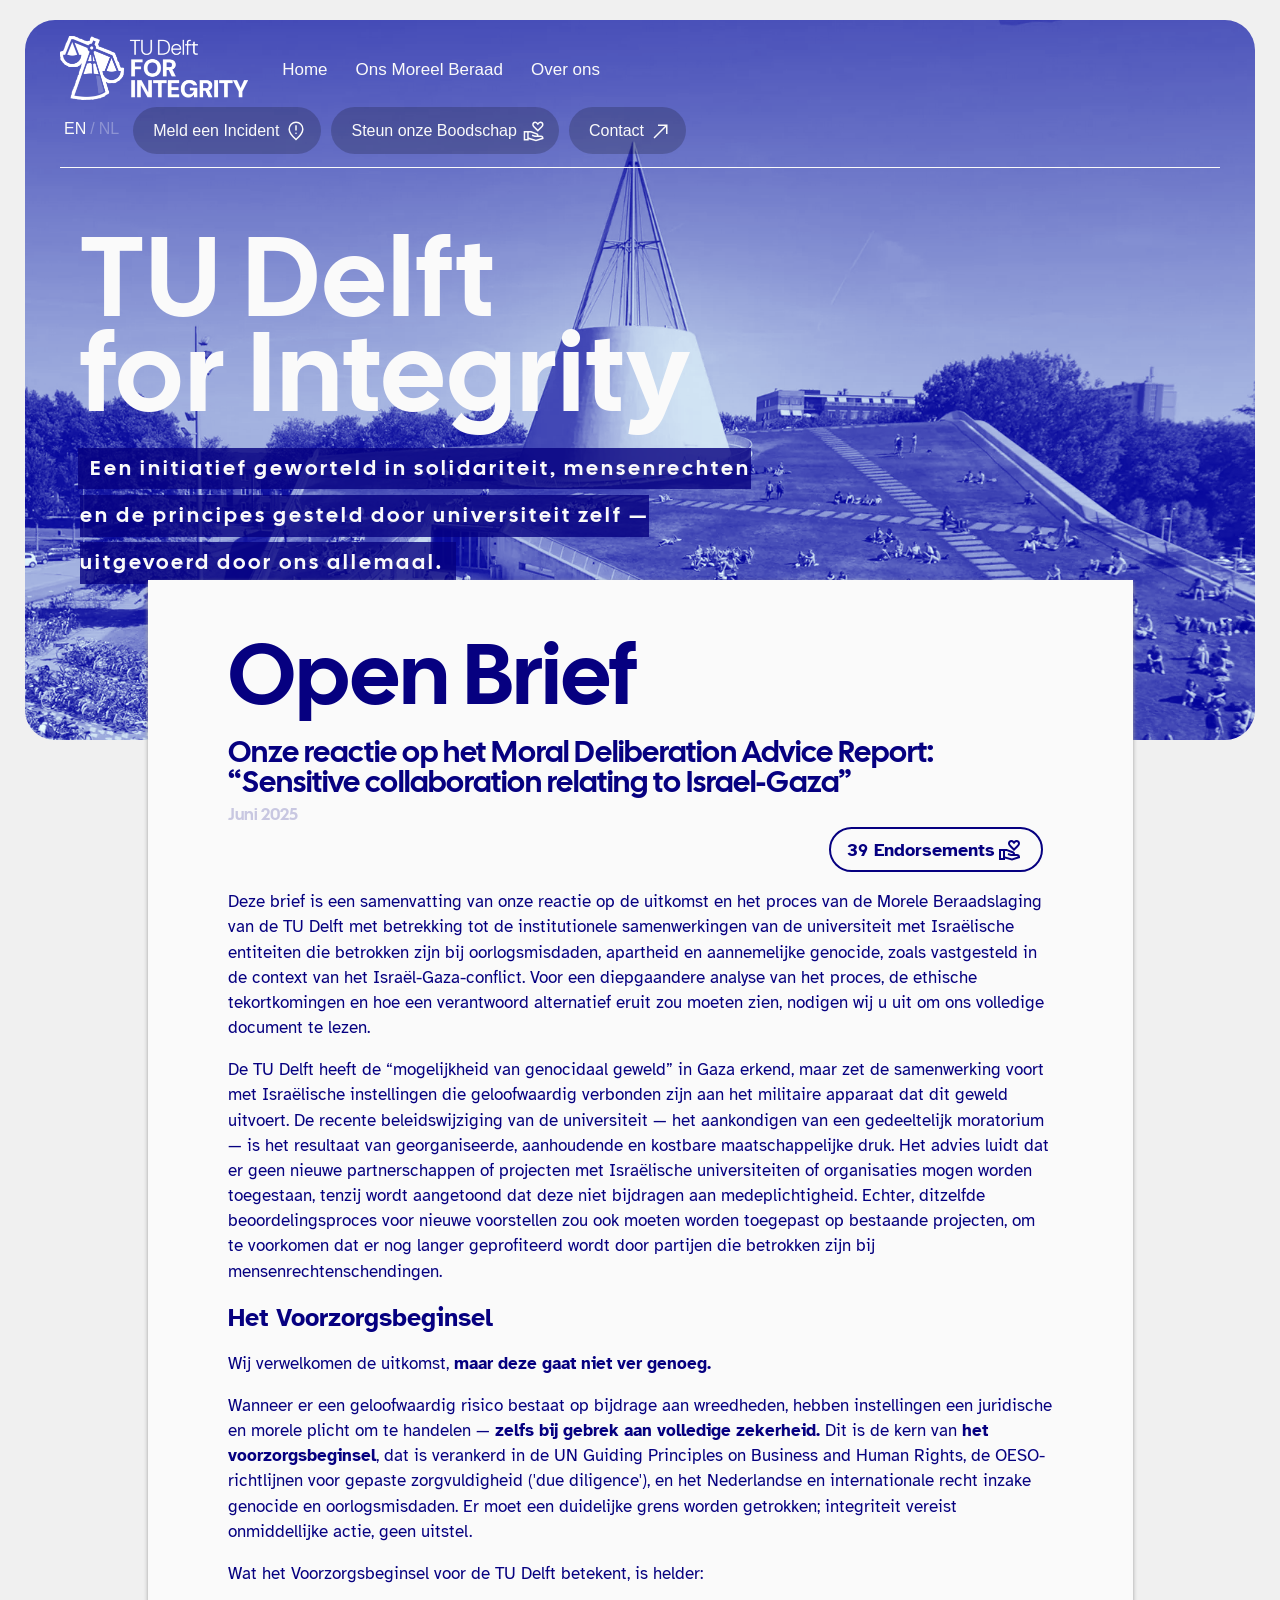
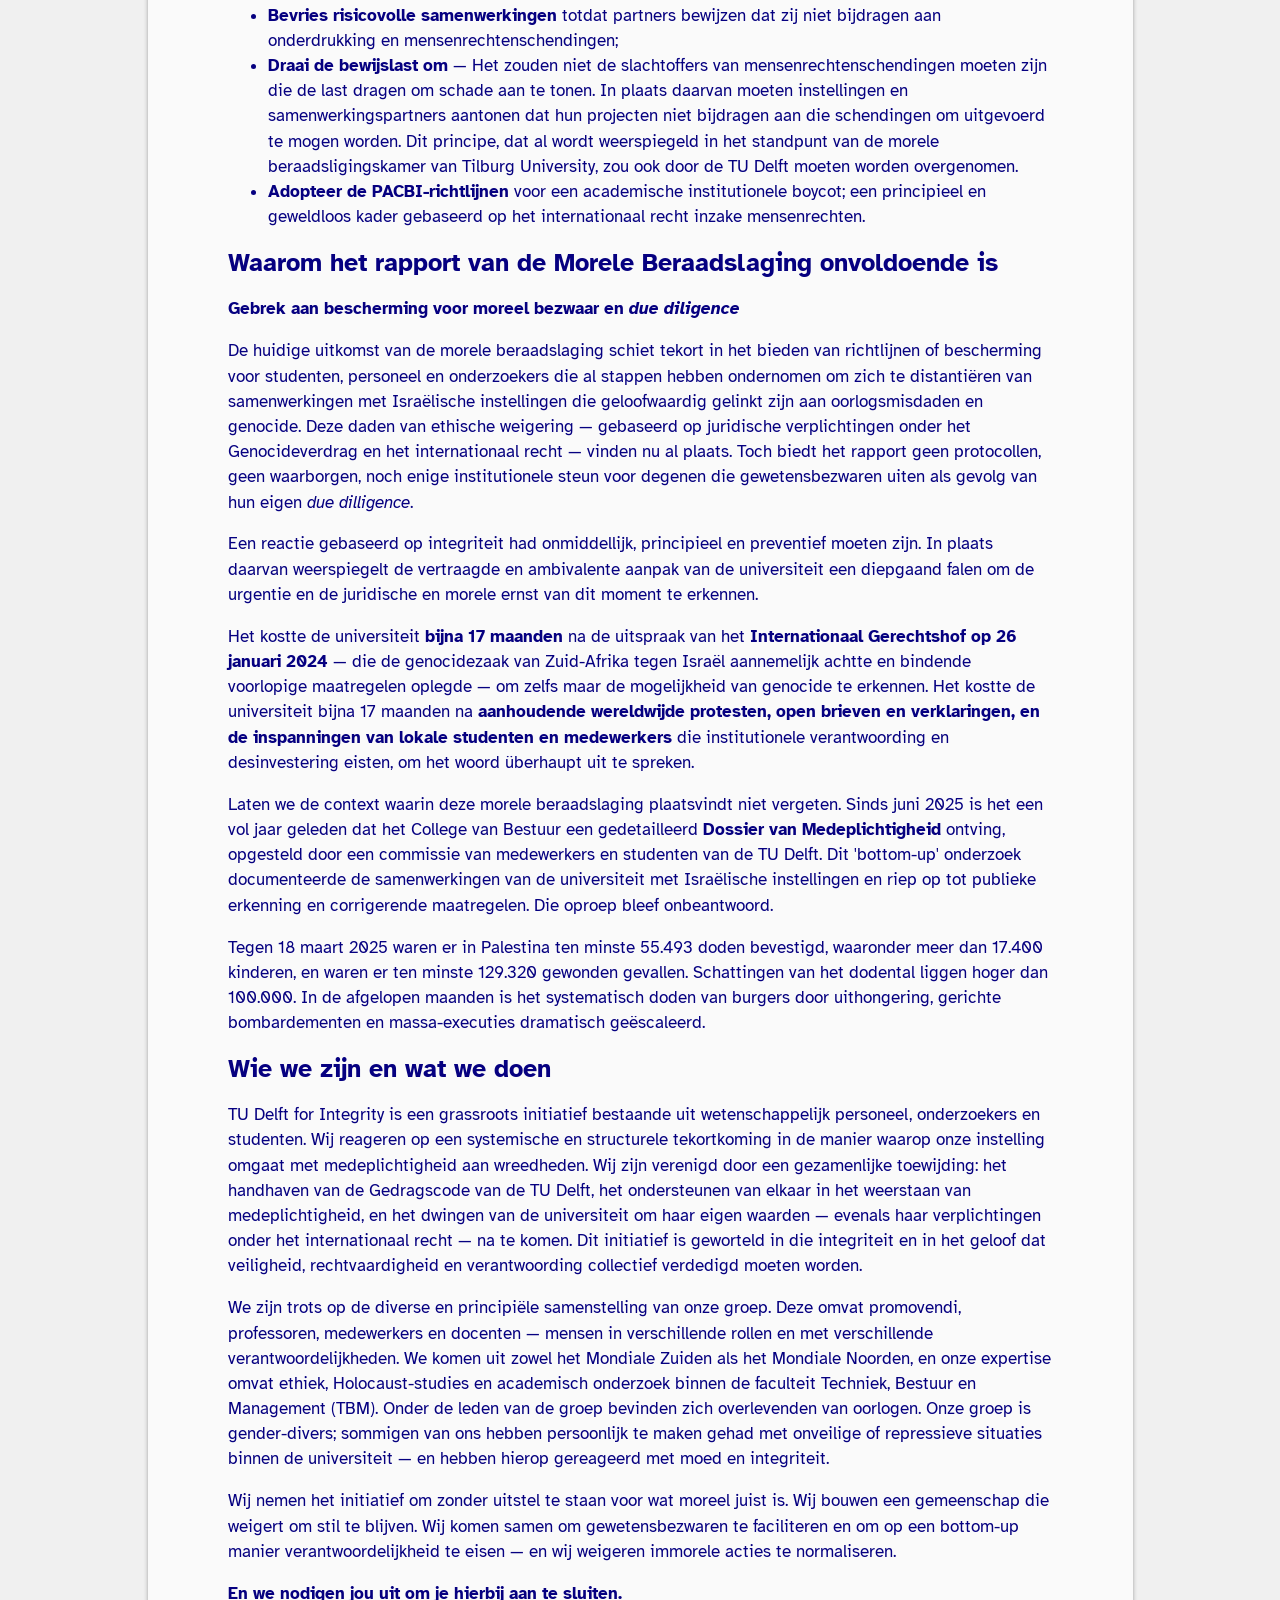
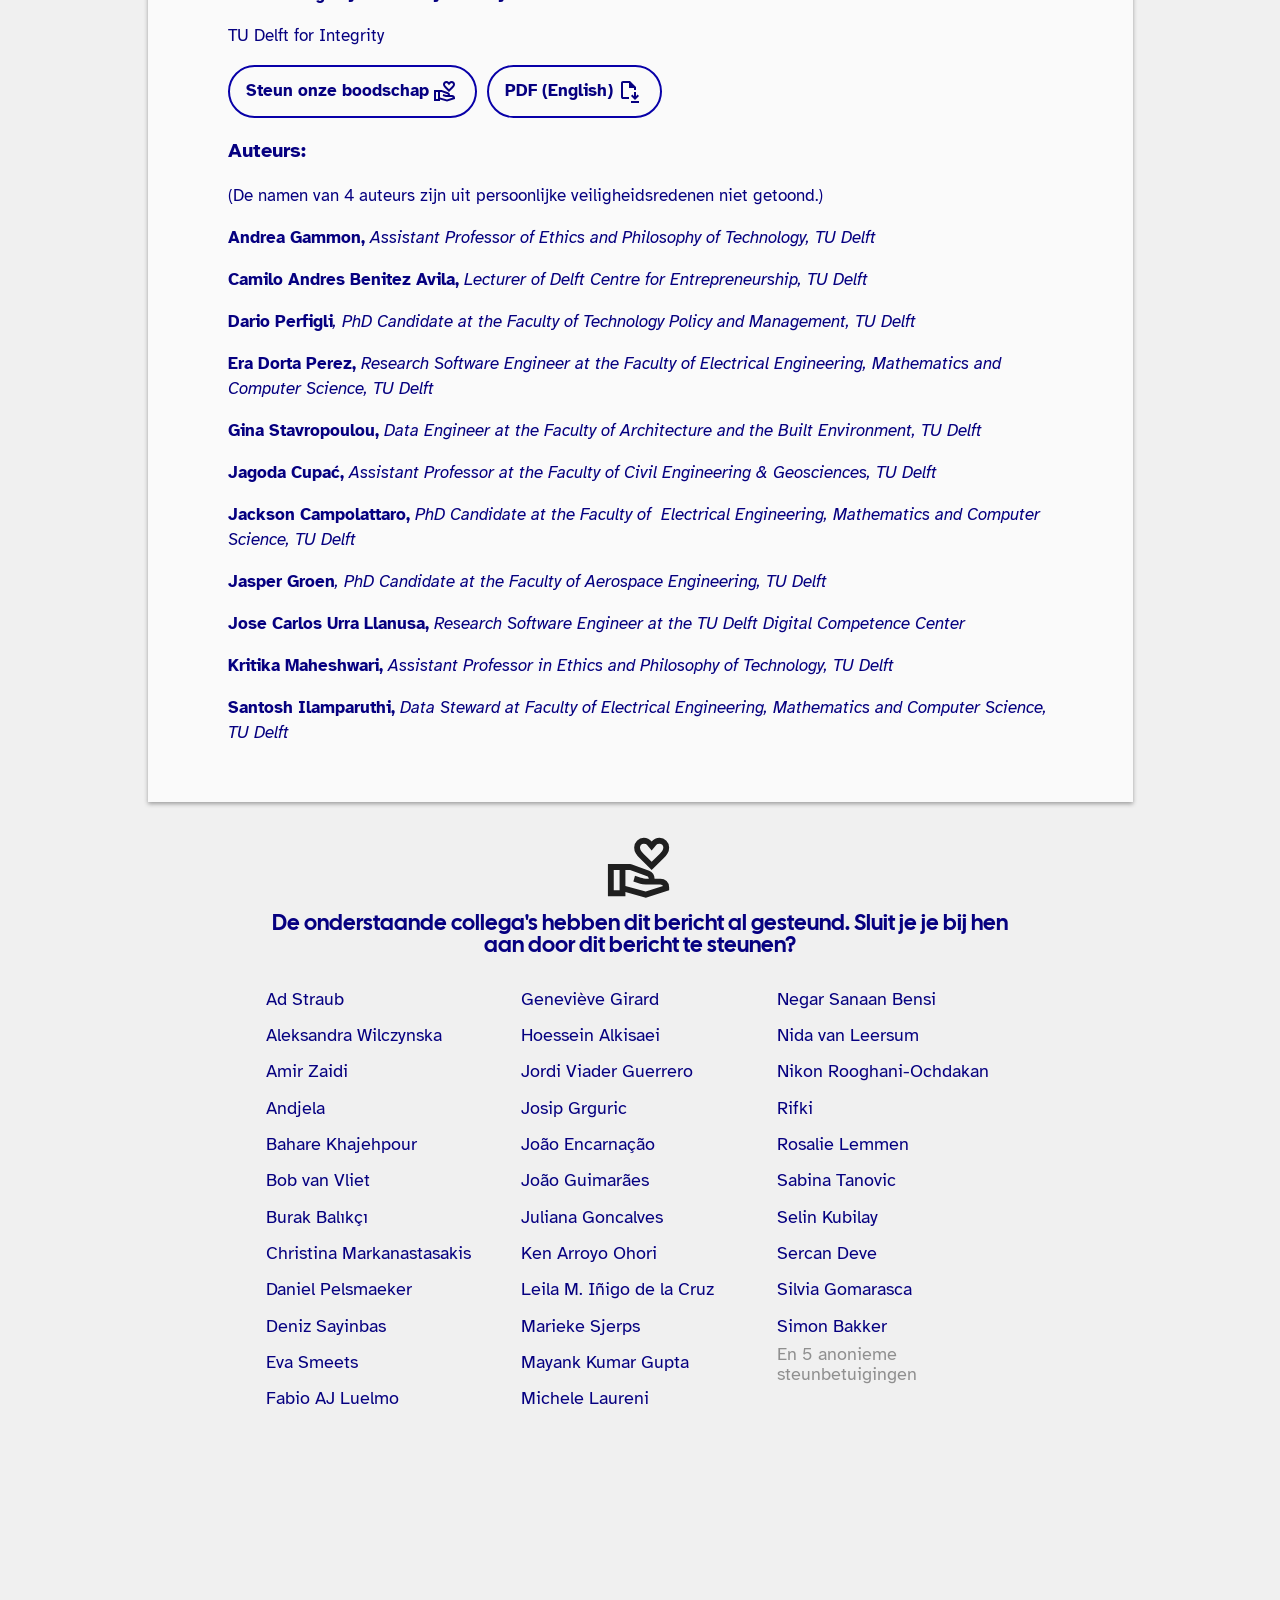
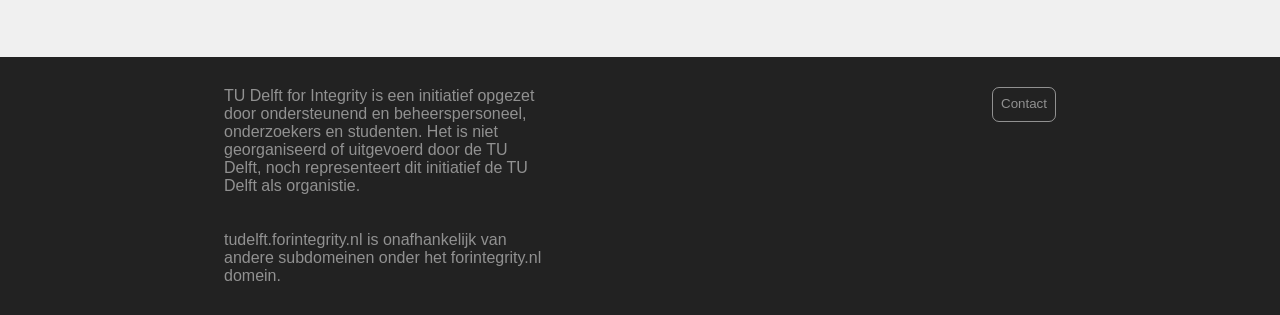
==== commit ad243f74: "Translate open letter and add english versions for endorsements and the output page" ====
--- a/index.html
+++ b/index.html
@@ -88,57 +88,79 @@
       </span>
     </document-component>
 
-    <!-- Dutch Version of Content -->
+    <!-- Nederlands -->
     <document-component class="homepage-document" data-lang-el=nl>
-      <span slot="title">Open Brief</span>
-      <span slot="subtitle">Ons Commentaar op The Moral Deliberation Advice verslag: “Sensitive collaboration relating to Israel-Gaza”</span>
-      <span slot="date">Juni 2025</span>
-      <span slot="badge"><endorsement-badge-component datasource="/community/endorsements/open-letter-endorsements.csv"></endorsement-badge-component></span>
-      <span slot="body-content">
+        <span slot="title">Open Brief</span>
+        <span slot="subtitle">Onze reactie op het Moral Deliberation Advice Report: “Sensitive collaboration relating to Israel-Gaza”</span>
+        <span slot="date">Juni 2025</span>
+        <span slot="badge"><endorsement-badge-component datasource="/community/endorsements/open-letter-endorsements.csv"></endorsement-badge-component></span>
+        <span slot="body-content">
           <!-- converted using https://text-html.com/ -->
-          <p>This letter is a summary of our response to TU Delft&rsquo;s Moral Deliberation outcome and process regarding <strong>TU Delft&rsquo;s institutional collaborations with Israeli entities implicated in war crimes, apartheid, and plausible genocide, as identified in the context of the Israel-Gaza conflict.</strong> For a deeper analysis of the process, its ethical shortcomings, and what a responsible alternative should look like, we invite you to <a href="/output/2025-our-moral-deliberation.html">read the full document</a>.</p>
-          <p>TU Delft has acknowledged the &ldquo;possibility of genocidal violence&rdquo; in Gaza, but continues collaborations with Israeli institutions credibly linked to the military apparatus carrying it out. The university&rsquo;s recent policy shift&mdash;announcing a partial moratorium&mdash;is a result of organized, sustained and costly social pressure. The advice is that no new partnerships or projects with Israeli universities or organizations should be allowed, unless they are shown not to contribute to complicity. However, the same assessment process used for new proposals should also be applied to existing ones in order to stop benefiting those parties engaged in human rights violations.</p>
-          <h2><strong>The Precautionary Imperative</strong></h2>
-          <p>We welcome the outcome, but it <strong>does not go far enough</strong>.&nbsp;</p>
-          <p>When there is a credible risk of contributing to atrocity crimes, institutions have a legal and moral duty to act&mdash;<strong>even in the absence of full certainty</strong>. This is the core of the <strong>precautionary principle</strong>, embedded in the UN Guiding Principles on Business and Human Rights, OECD due diligence frameworks, and Dutch and international law on genocide and war crimes. A clearer line must be drawn, integrity requires urgent action, not delay.</p>
-          <p><strong>What the precautionary policy means for TU Delft</strong> is clear:</p>
+          <p>Deze brief is een samenvatting van onze reactie op de uitkomst en het proces van de Morele Beraadslaging van de TU Delft met betrekking tot de institutionele samenwerkingen van de universiteit met Israëlische entiteiten die betrokken zijn bij oorlogsmisdaden, apartheid en aannemelijke genocide, zoals vastgesteld in de context van het Israël-Gaza-conflict. Voor een diepgaandere analyse van het proces, de ethische tekortkomingen en hoe een verantwoord alternatief eruit zou moeten zien, nodigen wij u uit om ons volledige document te lezen.</p>
+
+          <p>De TU Delft heeft de “mogelijkheid van genocidaal geweld” in Gaza erkend, maar zet de samenwerking voort met Israëlische instellingen die geloofwaardig verbonden zijn aan het militaire apparaat dat dit geweld uitvoert. De recente beleidswijziging van de universiteit — het aankondigen van een gedeeltelijk moratorium — is het resultaat van georganiseerde, aanhoudende en kostbare maatschappelijke druk. Het advies luidt dat er geen nieuwe partnerschappen of projecten met Israëlische universiteiten of organisaties mogen worden toegestaan, tenzij wordt aangetoond dat deze niet bijdragen aan medeplichtigheid. Echter, ditzelfde beoordelingsproces voor nieuwe voorstellen zou ook moeten worden toegepast op bestaande projecten, om te voorkomen dat er nog langer geprofiteerd wordt door partijen die betrokken zijn bij mensenrechtenschendingen.</p>
+
+          <h2><strong>Het Voorzorgsbeginsel</strong></h2>
+
+          <p>Wij verwelkomen de uitkomst, <strong>maar deze gaat niet ver genoeg.</strong></p>
+
+          <p>Wanneer er een geloofwaardig risico bestaat op bijdrage aan wreedheden, hebben instellingen een juridische en morele plicht om te handelen — <strong>zelfs bij gebrek aan volledige zekerheid.</strong> Dit is de kern van <strong>het voorzorgsbeginsel</strong>, dat is verankerd in de UN Guiding Principles on Business and Human Rights, de OESO-richtlijnen voor gepaste zorgvuldigheid ('due diligence'), en het Nederlandse en internationale recht inzake genocide en oorlogsmisdaden. Er moet een duidelijke grens worden getrokken; integriteit vereist onmiddellijke actie, geen uitstel.</p>
+
+          <p>Wat het Voorzorgsbeginsel voor de TU Delft betekent, is helder:</p>
           <ul>
-          <li><strong>Freeze high-risk collaborations</strong> until partners prove they do not contribute to oppression and human rights violations;</li>
-          <li><strong>Reverse the burden of proof</strong> &mdash; It should not be the victims of human rights violations who bear the burden of proving harm. Instead, institutions and collaborators must demonstrate that their projects do not contribute to those violations in order to proceed. This principle, already reflected in the stance taken by the moral deliberation chamber at Tilburg University, should be adopted at TU Delft as well.</li>
-          <li><strong>Adopt the PACBI guidelines</strong> for academic institutional boycott, a principled and nonviolent framework based on international human rights law.</li>
+              <li><strong>Bevries risicovolle samenwerkingen</strong> totdat partners bewijzen dat zij niet bijdragen aan onderdrukking en mensenrechtenschendingen;</li>
+              <li><strong>Draai de bewijslast om</strong> — Het zouden niet de slachtoffers van mensenrechtenschendingen moeten zijn die de last dragen om schade aan te tonen. In plaats daarvan moeten instellingen en samenwerkingspartners aantonen dat hun projecten niet bijdragen aan die schendingen om uitgevoerd te mogen worden. Dit principe, dat al wordt weerspiegeld in het standpunt van de morele beraadsligingskamer van Tilburg University, zou ook door de TU Delft moeten worden overgenomen.</li>
+              <li><strong>Adopteer de PACBI-richtlijnen</strong> voor een academische institutionele boycot; een principieel en geweldloos kader gebaseerd op het internationaal recht inzake mensenrechten.</li>
           </ul>
-          <h2><strong>Why the Moral Deliberation Report Is Not Enough</strong></h2>
-          <p><strong>Lack of Protection for Ethical Refusal and Due Diligence</strong></p>
-          <p>The current moral deliberation outcome fails to provide any guidance or protection for students, staff and researchers who have already taken steps to disengage from collaborations with Israeli institutions credibly linked to war crimes and genocide. These acts of ethical refusal&mdash;grounded in legal obligations under the Genocide Convention and International Human Rights law&mdash;are already happening. Yet the report offers no protocols, no safeguards, nor any institutional support for those exercising conscientious objection as a result of their due diligence.&nbsp;</p>
-          <p>A response grounded in integrity should have been immediate, principled, and precautionary. Instead, the university&rsquo;s delayed and ambiguous approach reflects a profound failure to meet the urgency and the legal and moral gravity of the moment.</p>
-          <p>It took the university <strong>nearly 17 months</strong> after the <strong>International Court of Justice&rsquo;s ruling on January 26, 2024</strong>&mdash;which found South Africa&rsquo;s genocide case against Israel <em>plausible</em> and issued binding provisional measures&mdash;to even acknowledge the possibility of genocide. It took the university nearly <strong>17 months </strong>after <strong>sustained global protests</strong>, <strong>open letters and statements</strong>, and the <strong>legitimate efforts of local students and staff</strong> demanding institutional accountability and divestment, to even utter the word.</p>
-          <p>Let us not forget the context in which this moral deliberation arises. As of <strong>June 2025</strong>, it has been a full year since the Executive Board received a detailed <strong><em>Dossier of Complicity</em></strong>, prepared by a committee of TU Delft staff and students. This bottom-up research documented the university&rsquo;s collaborations with Israeli institutions and called for public acknowledgement and corrective action. That call went <strong><em>unanswered</em></strong>.</p>
-          <p>By <strong>March 18, 2025</strong>, <strong>at least 55,493 people had been confirmed killed in Palestine</strong>, including over <strong>17,400 children</strong>, and <strong>at least 129,320</strong> had been injured. Death toll estimates are higher <strong>than 100,000</strong>. In the last months, the systematic killing of civilians through starvation, targeted bombings, and mass shootings has escalated dramatically.</p>
-          <h2><strong>Who we are and what we are doing</strong></h2>
-          <p><strong>TU Delft for Integrity</strong> is a grassroots initiative composed of academic staff, researchers, and students. We are responding to a <strong>systemic and structural flaw</strong> in how our institution deals with complicity in atrocity crimes. We are united by a shared commitment: to uphold the TU Delft Code of Conduct, to support each other in resisting complicity, and to compel the university to live up to its own values &mdash; as well as its obligations under international law. This initiative is rooted in that integrity, and in a belief that safety, justice, and accountability must be collectively defended.</p>
-          <p>We are proud of the diverse and principled composition of our group. It includes PhD candidates, professors, staff, and lecturers &mdash; people across roles and responsibilities. We come from both the Global South and the Global North, and our experiences span ethics, Holocaust scholarship, and academic research in the Department of Technology, Policy and Management. Among members of the group there are war survivors. Our group is gender-diverse, among us some have personally faced unsafe or repressive situations within the university &mdash; and have responded with courage and integrity.</p>
-          <p>We are taking the initiative to do what is right, without delay.<br />We are building a community that refuses to stay silent. We are organizing to support <strong>ethical refusal</strong>, <strong>conscientious objection</strong>, and <strong>bottom-up accountability</strong>.<br />We are refusing to normalize the unacceptable.</p>
-          <p><strong>And we invite you to join us.</strong><strong><br /></strong>TU Delft for Integrity<br /></p>          
-      </span>
-      <span name="button" class="actionbuttons">
-          <a class="action-button" href="https://forms.office.com/e/qYGAxbVee1" target="_blank">Endorse our message
+          <h2><strong>Waarom het rapport van de Morele Beraadslaging onvoldoende is</strong></h2>
+
+          <p><strong>Gebrek aan bescherming voor moreel bezwaar en <i>due diligence</i></strong></p>
+
+          <p>De huidige uitkomst van de morele beraadslaging schiet tekort in het bieden van richtlijnen of bescherming voor studenten, personeel en onderzoekers die al stappen hebben ondernomen om zich te distantiëren van samenwerkingen met Israëlische instellingen die geloofwaardig gelinkt zijn aan oorlogsmisdaden en genocide. Deze daden van ethische weigering — gebaseerd op juridische verplichtingen onder het Genocideverdrag en het internationaal recht — vinden nu al plaats. Toch biedt het rapport geen protocollen, geen waarborgen, noch enige institutionele steun voor degenen die gewetensbezwaren uiten als gevolg van hun eigen <i>due dilligence</i>.</p>
+
+          <p>Een reactie gebaseerd op integriteit had onmiddellijk, principieel en preventief moeten zijn. In plaats daarvan weerspiegelt de vertraagde en ambivalente aanpak van de universiteit een diepgaand falen om de urgentie en de juridische en morele ernst van dit moment te erkennen.</p>
+
+          <p>Het kostte de universiteit <strong>bijna 17 maanden</strong> na de uitspraak van het <strong>Internationaal Gerechtshof op 26 januari 2024</strong> — die de genocidezaak van Zuid-Afrika tegen Israël aannemelijk achtte en bindende voorlopige maatregelen oplegde — om zelfs maar de mogelijkheid van genocide te erkennen. Het kostte de universiteit bijna 17 maanden na <strong>aanhoudende wereldwijde protesten, open brieven en verklaringen, en de inspanningen van lokale studenten en medewerkers</strong> die institutionele verantwoording en desinvestering eisten, om het woord überhaupt uit te spreken.</p>
+
+          <p>Laten we de context waarin deze morele beraadslaging plaatsvindt niet vergeten. Sinds juni 2025 is het een vol jaar geleden dat het College van Bestuur een gedetailleerd <strong>Dossier van Medeplichtigheid</strong> ontving, opgesteld door een commissie van medewerkers en studenten van de TU Delft. Dit 'bottom-up' onderzoek documenteerde de samenwerkingen van de universiteit met Israëlische instellingen en riep op tot publieke erkenning en corrigerende maatregelen. Die oproep bleef onbeantwoord.</p>
+
+          <p>Tegen 18 maart 2025 waren er in Palestina ten minste 55.493 doden bevestigd, waaronder meer dan 17.400 kinderen, en waren er ten minste 129.320 gewonden gevallen. Schattingen van het dodental liggen hoger dan 100.000. In de afgelopen maanden is het systematisch doden van burgers door uithongering, gerichte bombardementen en massa-executies dramatisch geëscaleerd.</p>
+
+          <h2><strong>Wie we zijn en wat we doen</strong></h2>
+
+          <p>TU Delft for Integrity is een grassroots initiatief bestaande uit wetenschappelijk personeel, onderzoekers en studenten. Wij reageren op een systemische en structurele tekortkoming in de manier waarop onze instelling omgaat met medeplichtigheid aan wreedheden. Wij zijn verenigd door een gezamenlijke toewijding: het handhaven van de Gedragscode van de TU Delft, het ondersteunen van elkaar in het weerstaan van medeplichtigheid, en het dwingen van de universiteit om haar eigen waarden — evenals haar verplichtingen onder het internationaal recht — na te komen. Dit initiatief is geworteld in die integriteit en in het geloof dat veiligheid, rechtvaardigheid en verantwoording collectief verdedigd moeten worden.</p>
+
+          <p>We zijn trots op de diverse en principiële samenstelling van onze groep. Deze omvat promovendi, professoren, medewerkers en docenten — mensen in verschillende rollen en met verschillende verantwoordelijkheden. We komen uit zowel het Mondiale Zuiden als het Mondiale Noorden, en onze expertise omvat ethiek, Holocaust-studies en academisch onderzoek binnen de faculteit Techniek, Bestuur en Management (TBM). Onder de leden van de groep bevinden zich overlevenden van oorlogen. Onze groep is gender-divers; sommigen van ons hebben persoonlijk te maken gehad met onveilige of repressieve situaties binnen de universiteit — en hebben hierop gereageerd met moed en integriteit.</p>
+
+          <p>Wij nemen het initiatief om zonder uitstel te staan voor wat moreel juist is. Wij bouwen een gemeenschap die weigert om stil te blijven. Wij komen samen om gewetensbezwaren te faciliteren en om op een bottom-up manier verantwoordelijkheid te eisen — en wij weigeren immorele acties te normaliseren.</p>
+
+          <p><strong>En we nodigen jou uit om je hierbij aan te sluiten.</strong></p>
+          <p>TU Delft for Integrity</p>
+        </span>
+        <div slot="buttons" class="actionbuttons">
+            <div><a href="https://forms.office.com/e/qYGAxbVee1" target="_blank">Steun onze boodschap
             <div class="icon" style="font-size: 1.7em; -webkit-mask: url(/icons/volunteer_activism_24dp_1F1F1F_FILL0_wght400_GRAD0_opsz24.svg) no-repeat center;"></div>
-          </a>
-      <span name="authors">
-        <h3>Authors:</h3>
-        <p>(Four of the authors names are withheld for personal safety reasons)</p>
-        <p><strong>Andrea Gammon,</strong> <em>Assistant Professor of Ethics and Philosophy of Technology, TU Delft</em></p>
-        <p><strong>Camilo Andres Benitez Avila, </strong><em>Lecturer of Delft Centre for Entrepreneurship, TU Delft</em></p>
-        <p><strong>Dario Perfigli</strong><em>, PhD Candidate at the Faculty of Technology Policy and Management, TU Delft</em></p>
-        <p><strong>Era Dorta Perez,</strong><em> Research Software Engineer at the Faculty of Electrical Engineering, Mathematics and Computer Science, TU Delft</em></p>
-        <p><strong>Gina Stavropoulou, </strong><em>Data Engineer at the Faculty of Architecture and the Built Environment, TU Delft</em></p>
-        <p><strong>Jagoda Cupać,</strong> <em>Assistant Professor at the Faculty of Civil Engineering &amp; Geosciences, TU Delft</em></p>
-        <p><strong>Jackson Campolattaro,</strong><em> PhD Candidate at the Faculty of&nbsp; Electrical Engineering, Mathematics and Computer Science, TU Delft</em></p>
-        <p><strong>Jasper Groen</strong><em>, PhD Candidate at the Faculty of Aerospace Engineering, TU Delft</em></p>
-        <p><strong>Jose Carlos Urra Llanusa,</strong> <em>Research Software Engineer at the TU Delft Digital Competence</em> <em>Center</em></p>
-        <p><strong>Kritika </strong><strong>Maheshwari</strong><strong>,</strong><em> Assistant Professor in Ethics and Philosophy of Technology, TU Delft</em>&nbsp;</p>
-        <p><strong>Santosh Ilamparuthi,</strong><em> Data Steward at</em> <em>Faculty of Electrical Engineering, Mathematics and Computer Science, TU Delft</em></p>
-      </span>
+            </a></div>
+            <div><a href="/documents/pdf/open-letter-2025.pdf" download>PDF (English)
+            <div class="icon" style="font-size: 1.7em; -webkit-mask: url(/icons/file_save_24dp_1F1F1F_FILL0_wght400_GRAD0_opsz24.svg) no-repeat center;"></div>
+            </a></div>    
+        </div>           
+        <span slot="authors">
+          <h3>Auteurs:</h3>
+          <p>(De namen van 4 auteurs zijn uit persoonlijke veiligheidsredenen niet getoond.)</p>
+          <p><strong>Andrea Gammon,</strong> <em>Assistant Professor of Ethics and Philosophy of Technology, TU Delft</em></p>
+          <p><strong>Camilo Andres Benitez Avila, </strong><em>Lecturer of Delft Centre for Entrepreneurship, TU Delft</em></p>
+          <p><strong>Dario Perfigli</strong><em>, PhD Candidate at the Faculty of Technology Policy and Management, TU Delft</em></p>
+          <p><strong>Era Dorta Perez,</strong><em> Research Software Engineer at the Faculty of Electrical Engineering, Mathematics and Computer Science, TU Delft</em></p>
+          <p><strong>Gina Stavropoulou, </strong><em>Data Engineer at the Faculty of Architecture and the Built Environment, TU Delft</em></p>
+          <p><strong>Jagoda Cupać,</strong> <em>Assistant Professor at the Faculty of Civil Engineering &amp; Geosciences, TU Delft</em></p>
+          <p><strong>Jackson Campolattaro,</strong><em> PhD Candidate at the Faculty of&nbsp; Electrical Engineering, Mathematics and Computer Science, TU Delft</em></p>
+          <p><strong>Jasper Groen</strong><em>, PhD Candidate at the Faculty of Aerospace Engineering, TU Delft</em></p>
+          <p><strong>Jose Carlos Urra Llanusa,</strong> <em>Research Software Engineer at the TU Delft Digital Competence</em> <em>Center</em></p>
+          <p><strong>Kritika </strong><strong>Maheshwari</strong><strong>,</strong><em> Assistant Professor in Ethics and Philosophy of Technology, TU Delft</em>&nbsp;</p>
+          <p><strong>Santosh Ilamparuthi,</strong><em> Data Steward at</em> <em>Faculty of Electrical Engineering, Mathematics and Computer Science, TU Delft</em></p>
+        </span>
+        
     </document-component>
     <endorsement-list-component datasource="/community/endorsements/open-letter-endorsements.csv" class="homepage-document"></endorsement-list-component>
     </div>
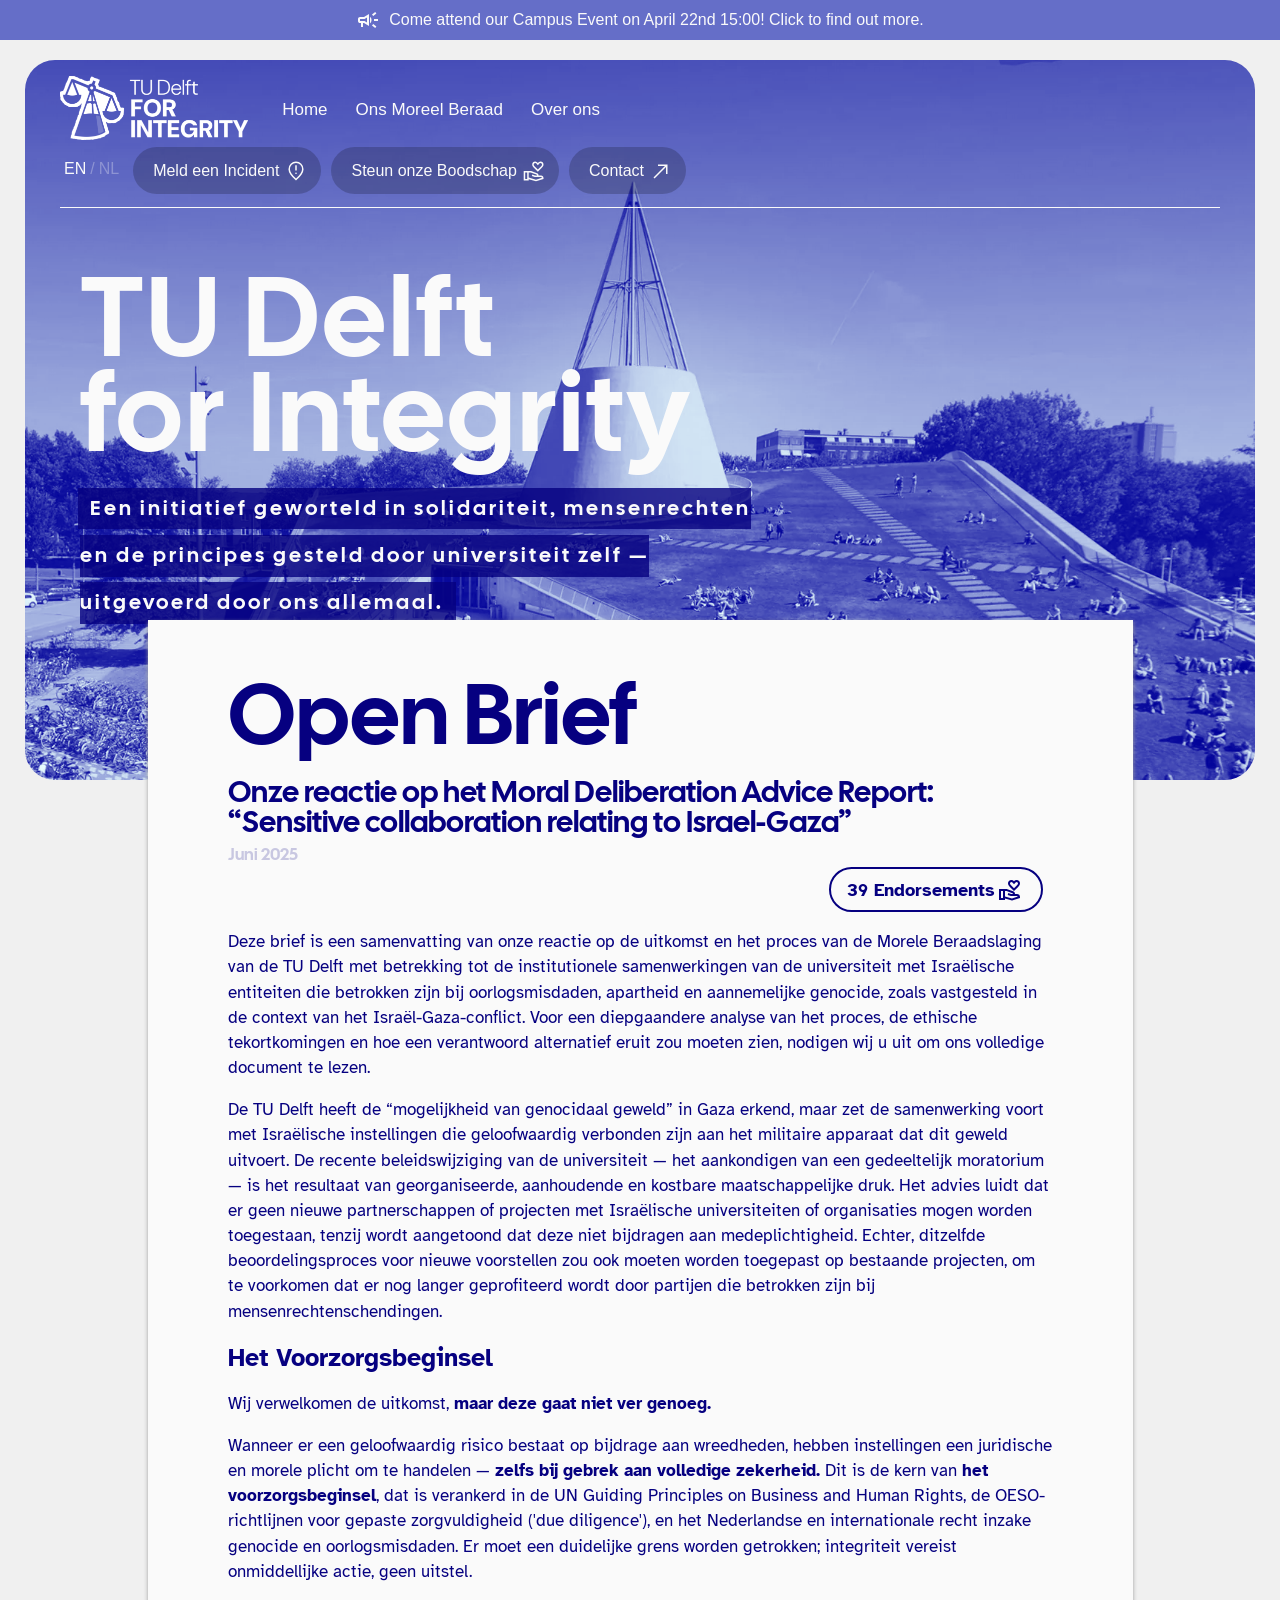
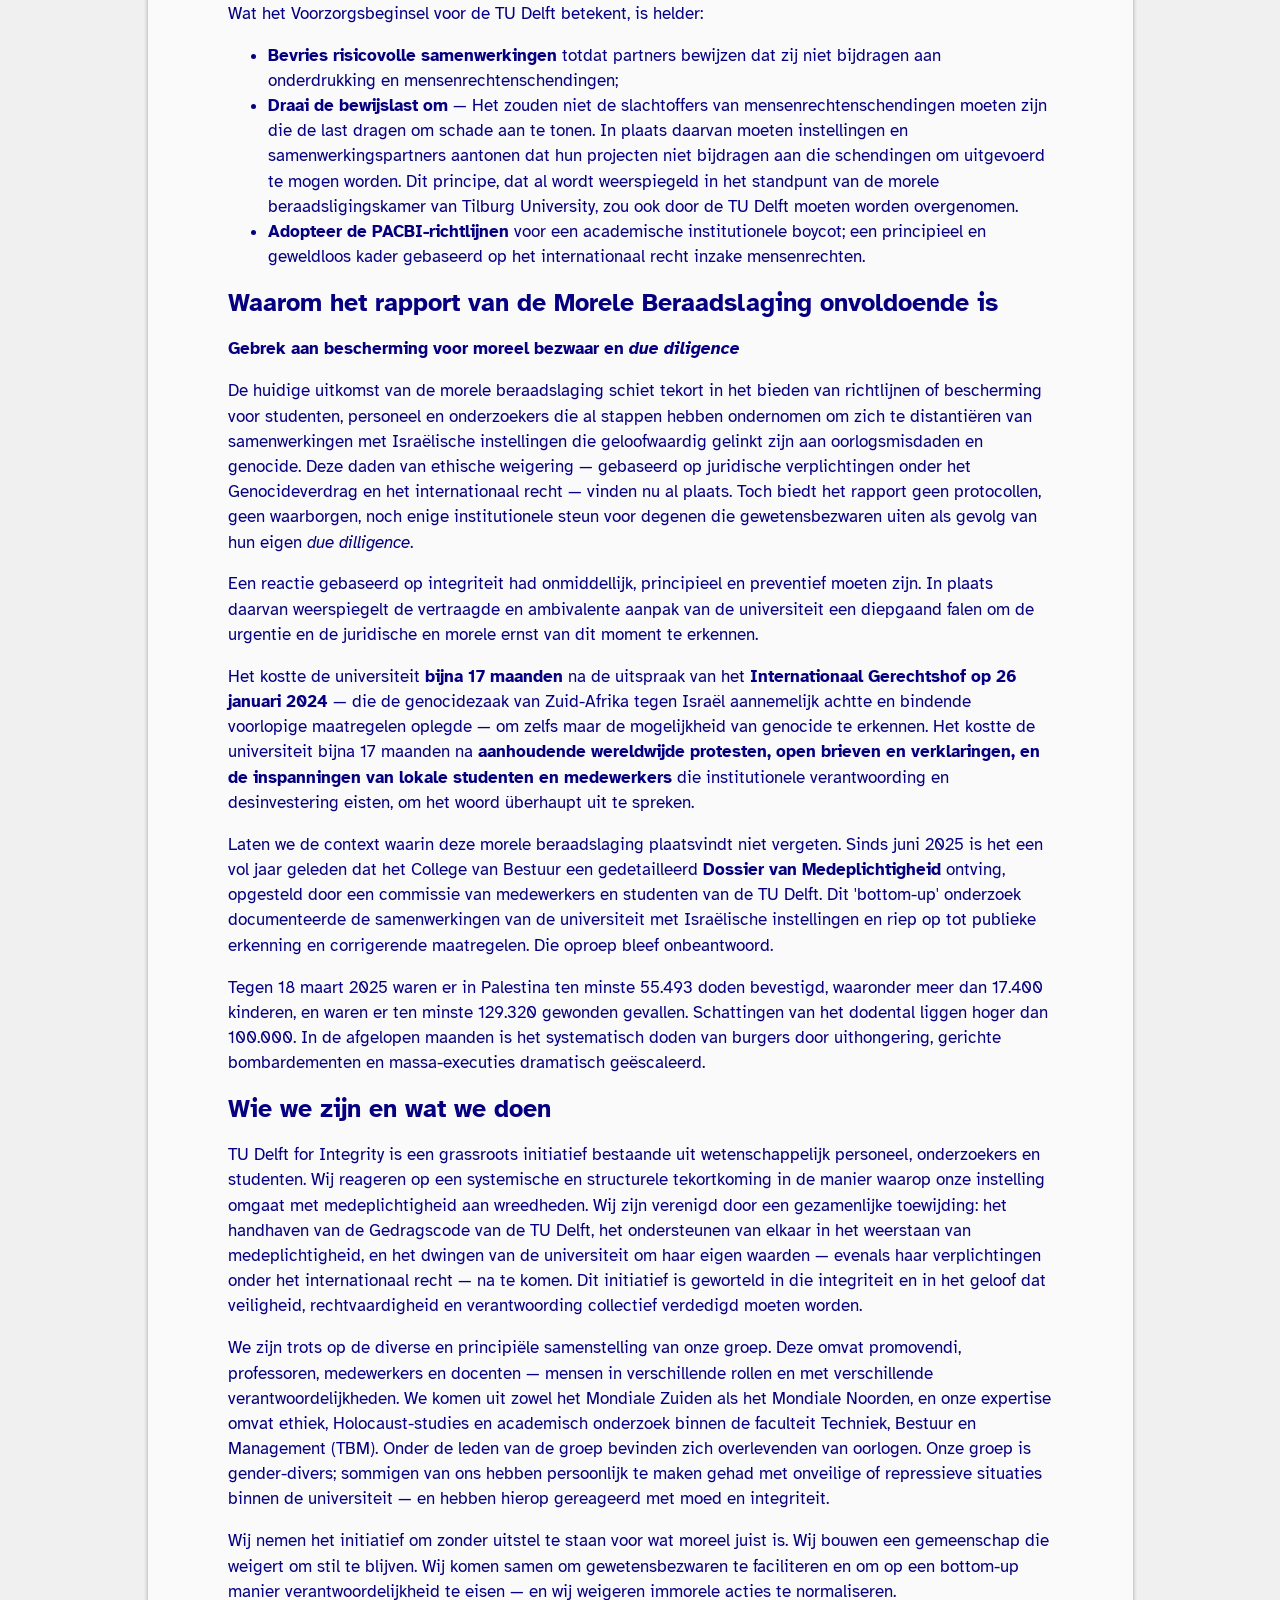
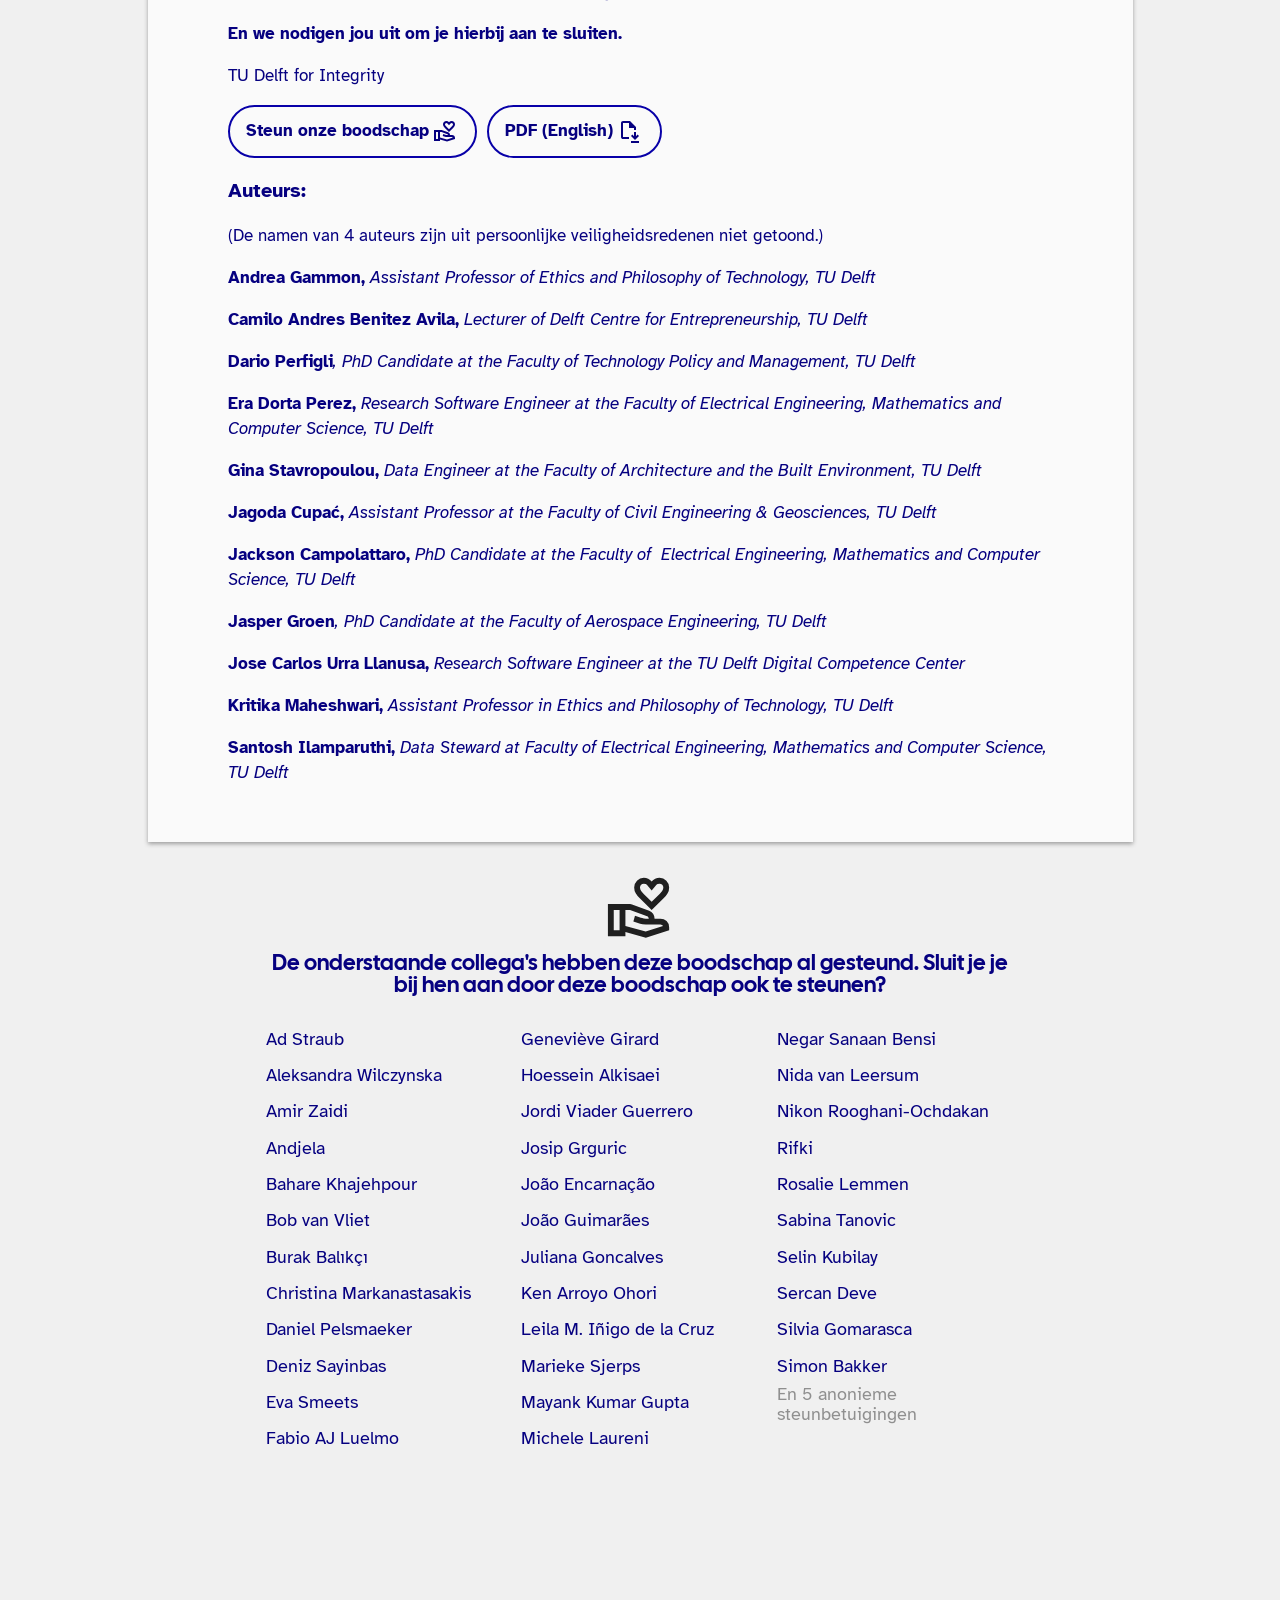
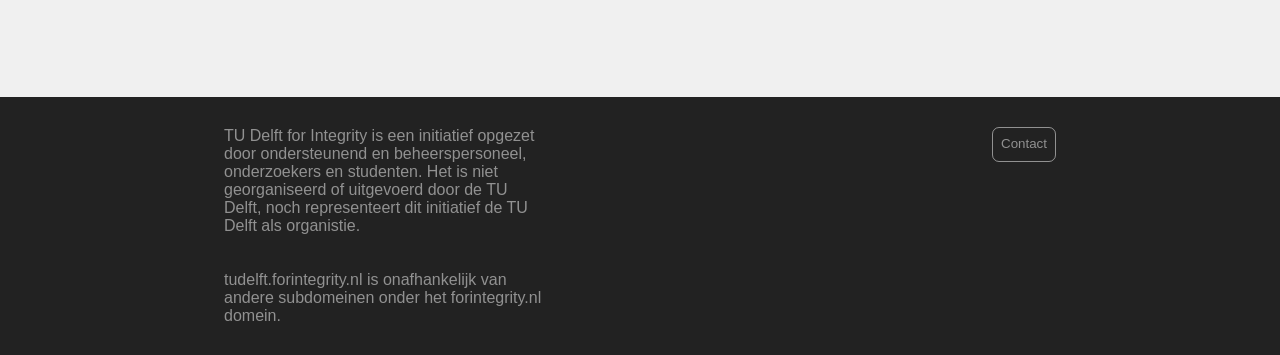
==== commit 8d2cc45f: "Add header tags to pages to indicate RSS/ATOM availability" ====
--- a/index.html
+++ b/index.html
@@ -9,6 +9,7 @@
       name="description"
       content="A grassroots initiative organized by staff working on research projects at TU Delft. United by the Code of Conduct and international law." />
     <link rel="icon" href="media/favicon.svg" type="image/svg+xml">
+    <link rel="alternate" type="application/atom+xml" title="Atom Feed" href="/feed.xml"/>
     <link rel="stylesheet" href="style.css">
 
     <link rel="preconnect" href="https://fonts.googleapis.com">
--- a/style.css
+++ b/style.css
@@ -114,11 +114,29 @@
     color: var(--text-blue); /* darker version of --main-blue */
 }
 
+#content-box h1{
+    font-family: "Cal Sans", sans-serif;
+    font-weight: 400;
+    font-style: normal;
+    font-size: 3.6em;
+    line-height: 1em;;
+    margin: 30px 0px 5px;
+}
+
 #content-box h2{
     font-family: "Cal Sans", sans-serif;
     font-weight: 400;
     font-style: normal;
     font-size: 3em;
+    line-height: 1em;;
+    margin: 30px 0px 5px;
+}
+
+#content-box h3{
+    font-family: "Cal Sans", sans-serif;
+    font-weight: 400;
+    font-style: normal;
+    font-size: 2em;
     line-height: 1em;;
     margin: 30px 0px 5px;
 }
